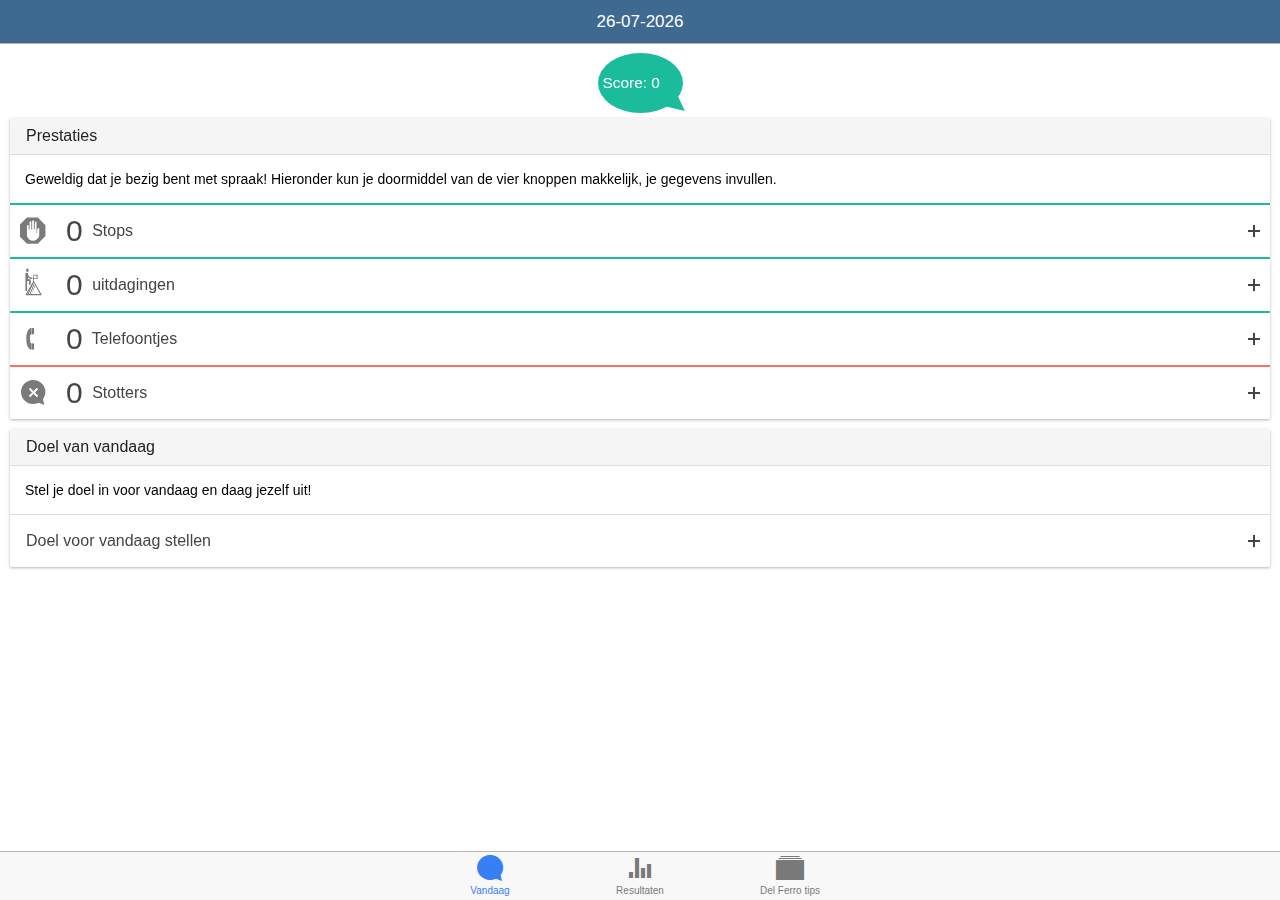
==== www/index.html @ dc1e4f92 "setup styling ionic" ====
<!DOCTYPE html>
<html>
  <head>
    <meta charset="utf-8">
    <meta name="viewport" content="initial-scale=1, maximum-scale=1, user-scalable=no, width=device-width">
    <title></title>

    <link href="lib/ionic/css/ionic.css" rel="stylesheet">
    <link href="css/style.css" rel="stylesheet">
     <link href="lib/animo.js/animate+animo.css" rel="stylesheet">
    <!-- IF using Sass (run gulp sass first), then uncomment below and remove the CSS includes above
    <link href="css/ionic.app.css" rel="stylesheet">
    -->

    <!-- ionic/angularjs js -->
    <script src="lib/ionic/js/ionic.bundle.js"></script>
     <script src="lib/jquery/dist/jquery.min.js"></script>
    <script src="lib/animo.js/animo.js"></script>

    <!-- cordova script (this will be a 404 during development) -->
    <script src="cordova.js"></script>

    <!-- your app's js -->
    <script src="js/app.js"></script>
    <script src="js/route.js"></script>
    <script src="js/states/today/todaycontroller.js"></script>
    <script src="js/services.js"></script>
  </head>
  <body ng-app="starter">
    <!--
      The nav bar that will be updated as we navigate between views.
    -->
    <ion-nav-bar class="bar-stable">
      <ion-nav-back-button>
      </ion-nav-back-button>
    </ion-nav-bar>
    <!--
      The views will be rendered in the <ion-nav-view> directive below
      Templates are in the /templates folder (but you could also
      have templates inline in this html file if you'd like).
    -->
    <ion-nav-view></ion-nav-view>
  </body>
</html>
---- www/css/style.css ----
/* Empty. Add your own CSS if you like */
.inline-block{
	display: inline-block !important;
}

.right{
	float: right !important;
}

.left{
	float: left !important;
}

.bar-stable{
	background-color: #3E6990 !important;
}

.bar-stable .title{
	color: #fff !important;
}

.icon-button{
	position: absolute;
	left: 10px;
	top: 0px;			
  width: 30px;
  height: 30px;
}

.plus-button{
	position: absolute;
	right: 10px;
	bottom: 15px;
}

.result{
	font-size: 30px !important;
	vertical-align: top;
}

.border-top{
	border-top: 2px solid #1abc9c;
}

.border-top-neg{
	border-top: 2px solid #FF6E5E;
}

.score{
	position: relative;
  background-color: #1abc9c;
  color: #fff;
  padding: 10px;
  height: 60px;
 	display: table;
 	margin: 0 auto;
  width: 85px;
  font-size: 1.1em;
  border-radius: 100%;
  z-index: 100;
}

.score .after:after{
  content: "";
  border: 20px solid transparent;
  border-top: 25px solid #1abc9c;
  position: absolute;
  left: 45%;
  -ms-transform: rotate(65deg); /* IE 9 */
  -webkit-transform: rotate(65deg); /* Safari */
  transform: rotate(65deg);
  top: 45%;
  z-index: -3;
}

.points{
	position: absolute;
	top: 20px;
	left: 5px;
}

.chat{
	color: #7A7A7A;
	font-size: 30px;
	margin-top: -5px;
	margin-left: -5px;
	position: absolute;
}

.close{
	color: #fff;
	font-size: 12px;
	position: absolute;
	margin-top: 5px;
	left: 8px;
}

.pt-stutter{
  display : none;
  position: absolute;
  background-color: #FF6E5E;
  color: #fff;
  padding: 10px;
  height: 120px;
  right: 10px;
  width: 300px;
  font-size: 1.5em;
  border-radius: 100%;
  z-index: 100;
}

.checkbox input:before, .checkbox .checkbox-icon:before{
  border-color: #1abc9c;
  background-color: none !important;
  background: transparent !important;
}

.pt-tel{
  display : none;
  position: absolute;
  background-color: #1abc9c;
  color: #fff;
  padding: 10px;
  height: 120px;
  top: 50%;
  right: 40px;
  width: 160px;
  font-size: 1.5em;
  border-radius: 100%;
  z-index: 9999;
}

/*.scroll-content{
 background-color: #F2E8D8;
}*/

.pt-stutter .after-stutter:after{
  content: "";
  border: 30px solid transparent;
  border-top: 40px solid #FF6E5E;
  position: absolute;
  left: 65%;
  -ms-transform: rotate(65deg); /* IE 9 */
  -webkit-transform: rotate(65deg); /* Safari */
  transform: rotate(65deg);
  top: 60%;
} 

.pt-tel .after-stutter:after{
    content: "";
  border: 25px solid transparent;
  border-top: 35px solid #1abc9c;
  position: absolute;
  left: 65%;
  -ms-transform: rotate(65deg); /* IE 9 */
  -webkit-transform: rotate(65deg); /* Safari */
  transform: rotate(65deg);
  top: 60%;
} 

.points-stutter{
  position: absolute;
  left: 50px;
  top: 35px;
}

.pt-stutter-10{
  display : none;
  position: absolute;
  background-color: #1abc9c;
  color: #fff;
  padding: 10px;
  height: 120px;
  right: 10px;
  width: 300px;
  font-size: 1.5em;
  border-radius: 100%;
  z-index: 100;
}

.pt-tel-10{
  display : none;
  position: absolute;
  background-color: #FF6E5E;
  color: #fff;
  padding: 10px;
  height: 120px;
  left: 10px;
  width: 160px;
  font-size: 1.5em;
  border-radius: 100%;
  z-index: 100;
}

.pt-stutter-10 .after-stutter-10:after{
  content: "";
  border: 30px solid transparent;
  border-top: 40px solid #1abc9c;
  position: absolute;
  left: 65%;
  -ms-transform: rotate(65deg); /* IE 9 */
  -webkit-transform: rotate(65deg); /* Safari */
  transform: rotate(65deg);
  top: 60%;
}

.pt-tel-10 .after-stutter-10:after{
  content: "";
  border: 25px solid transparent;
  border-top: 35px solid #FF6E5E;
  position: absolute;
  left: 65%;
  -ms-transform: rotate(65deg); /* IE 9 */
  -webkit-transform: rotate(65deg); /* Safari */
  transform: rotate(65deg);
  top: 60%;
}  

.points-stutter-10{
  position: absolute;
  left: 50px;
  top: 35px;
}

.pt-practise{
  display : none;
  position: absolute;
  background-color: #1abc9c;
  color: #fff;
  padding: 10px;
  height: 120px;
  right: 10px;
  width: 300px;
  font-size: 1.2em;
  border-radius: 100%;
  z-index: 100;
}

.points-practise{
  position: absolute;
  left: 50px;
  top: 35px;
}

.pt-practise .after-practise:after{
  content: "";
  border: 30px solid transparent;
  border-top: 40px solid #1abc9c;
  position: absolute;
  left: 65%;
  -ms-transform: rotate(65deg); /* IE 9 */
  -webkit-transform: rotate(65deg); /* Safari */
  transform: rotate(65deg);
  top: 60%;
}

.pt-consequent{
  display : none;
  position: absolute;
  background-color: #1abc9c;
  color: #fff;
  padding: 10px;
  height: 120px;
  right: 10px;
  width: 300px;
  font-size: 1.2em;
  border-radius: 100%;
  z-index: 100;
}

.points-consequent{
  position: absolute;
  left: 50px;
  top: 35px;
}


.pt-consequent .after-consequent:after{
  content: "";
  border: 30px solid transparent;
  border-top: 40px solid #1abc9c;
  position: absolute;
  left: 65%;
  -ms-transform: rotate(65deg); /* IE 9 */
  -webkit-transform: rotate(65deg); /* Safari */
  transform: rotate(65deg);
  top: 60%;
}

.pt--10{
  display : none;
  position: absolute;
  background-color: #FF6E5E;
  color: #fff;
  padding: 10px;
  height: 120px;
  right: 50px;
  width: 160px;
  font-size: 1.5em;
  border-radius: 100%;
  z-index: 100;
}

.ch--10{
  display : none;
  position: absolute;
  background-color: #FF6E5E;
  color: #fff;
  padding: 10px;
  height: 120px;
  right: 50px;
  width: 160px;
  font-size: 1.5em;
  border-radius: 100%;
  z-index: 100;
}

.points-10{
  position: absolute;
  left: 50px;
  top: 35px;
}

.pt--10 .after-10:after{
  content: "";
  border: 20px solid transparent;
  border-top: 30px solid #FF6E5E;
  position: absolute;
  left: 65%;
  -ms-transform: rotate(65deg); /* IE 9 */
  -webkit-transform: rotate(65deg); /* Safari */
  transform: rotate(65deg);
  top: 70%;
}

.ch--10 .after-10:after{
  content: "";
  border: 20px solid transparent;
  border-top: 30px solid #FF6E5E;
  position: absolute;
  left: 65%;
  -ms-transform: rotate(65deg); /* IE 9 */
  -webkit-transform: rotate(65deg); /* Safari */
  transform: rotate(65deg);
  top: 70%;
}

.pt-10{
  display : none;
  position: absolute;
  background-color: #1abc9c;
  color: #fff;
  padding: 10px;
  height: 120px;
  right: 70px;
  width: 160px;
  font-size: 1.5em;
  border-radius: 100%;
  z-index: 100;
}

.ch-10{
  display : none;
  position: absolute;
  background-color: #1abc9c;
  color: #fff;
  padding: 10px;
  height: 120px;
  right: 70px;
  width: 160px;
  font-size: 1.5em;
  border-radius: 100%;
  z-index: 100;
}

.goal-10{
  display : none;
  position: absolute;
  background-color: #1abc9c;
  color: #fff;
  padding: 10px;
  height: 120px;
  right: 70px;
  width: 160px;
  font-size: 1.5em;
  border-radius: 100%;
  z-index: 100;
}

.resultcloud{
  float: left;
  position: relative;
  background-color: #1abc9c;
  display: inline-block;
  color: #fff;
  padding: 10px;
  height: 50px;
  right: 70px;
  width: 80px;
  font-size: 1.5em;
  border-radius: 100%;
  z-index: 100;
}


.pt-10 .after:after{
  content: "";
  border: 20px solid transparent;
  border-top: 30px solid #1abc9c;
  position: absolute;
  left: 65%;
  -ms-transform: rotate(65deg); /* IE 9 */
  -webkit-transform: rotate(65deg); /* Safari */
  transform: rotate(65deg);
  top: 70%;
}

.ch-10 .after:after{
  content: "";
  border: 20px solid transparent;
  border-top: 30px solid #1abc9c;
  position: absolute;
  left: 65%;
  -ms-transform: rotate(65deg); /* IE 9 */
  -webkit-transform: rotate(65deg); /* Safari */
  transform: rotate(65deg);
  top: 70%;
}

.goal-10 .after:after{
  content: "";
  border: 20px solid transparent;
  border-top: 30px solid #1abc9c;
  position: absolute;
  left: 65%;
  -ms-transform: rotate(65deg); /* IE 9 */
  -webkit-transform: rotate(65deg); /* Safari */
  transform: rotate(65deg);
  top: 70%;
}   




















/* margin [xxl] */
.maxxl{ margin: 40px !important; }   
.mtxxl{ margin-top: 40px !important; }
.mrxxl{ margin-right: 40px !important; }
.mbxxl{ margin-bottom: 40px !important; }
.mlxxl{ margin-left: 40px !important; }

/* margin [xl] */
.maxl{ margin: 20px !important; }   
.mtxl{ margin-top: 20px !important; }
.mrxl{ margin-right: 20px !important; }
.mbxl{ margin-bottom: 20px !important; }
.mlxl{ margin-left: 20px !important; }

/* margin [l] */
.mal{ margin: 15px !important; }
.mtl{ margin-top: 15px !important; }
.mrl{ margin-right: 15px !important; }
.mbl{ margin-bottom: 15px !important; }
.mll{ margin-left: 15px !important; }

/* margin [m] */
.mam{ margin: 10px !important; }
.mtm{ margin-top: 10px !important; }
.mrm{ margin-right: 10px !important; }
.mbm{ margin-bottom: 10px !important; }
.mlm{ margin-left: 10px !important; }

/* margin [s] */
.mas{ margin: 5px !important; }
.mts{ margin-top: 5px !important; }
.mrs{ margin-right: 5px !important; }
.mbs{ margin-bottom: 5px !important; }
.mls{ margin-left: 5px !important; }

/* no margin */
.no-m {margin: 0px !important; }
.no-mt{ margin-top: 0 !important;}
.no-mr{ margin-right: 0 !important;}
.no-mb{ margin-bottom: 0 !important;}
.no-ml{ margin-left: 0 !important;}

/* padding [xxl] */
.paxxl{ padding: 40px !important; }
.ptxxl{ padding-top: 40px !important; }
.prxxl{ padding-right: 40px !important; }
.pbxxl{ padding-bottom: 40px !important; }
.plxxl{ padding-left: 40px !important; }

/* padding [xl] */
.paxl{ padding: 20px !important; }
.ptxl{ padding-top: 20px !important; }
.prxl{ padding-right: 20px !important; }
.pbxl{ padding-bottom: 20px !important; }
.plxl{ padding-left: 20px !important; }

/* padding [l] */
.pal{ padding: 15px !important; }
.ptl{ padding-top: 15px !important; }
.prl{ padding-right: 15px !important; }
.pbl{ padding-bottom: 15px !important; }
.pll{ padding-left: 15px !important; }

/* padding [m] */
.pam{ padding: 10px !important; }
.ptm{ padding-top: 10px !important; }
.prm{ padding-right: 10px !important; }
.pbm{ padding-bottom: 10px !important; }
.plm{ padding-left: 10px !important; }

/* padding [s] */
.pas{ padding: 5px !important; }
.pts{ padding-top: 5px !important; }
.prs{ padding-right: 5px !important; }
.pbs{ padding-bottom: 5px !important; }
.pls{ padding-left: 5px !important; }

/* no padding */
.no-p{ padding: 0 !important;}
.no-pt{ padding-top: 0 !important;}
.no-pr{ padding-right: 0 !important;}
.no-pb{ padding-bottom: 0 !important;}
.no-pl{ padding-left: 0 !important;}
---- www/lib/animo.js/animate+animo.css ----
@charset "UTF-8";
/*
Animate.css - http://daneden.me/animate
Licensed under the MIT license
Copyright (c) 2013 Daniel Eden
Permission is hereby granted, free of charge, to any person obtaining a copy of this software and associated documentation files (the "Software"), to deal in the Software without restriction, including without limitation the rights to use, copy, modify, merge, publish, distribute, sublicense, and/or sell copies of the Software, and to permit persons to whom the Software is furnished to do so, subject to the following conditions:
The above copyright notice and this permission notice shall be included in all copies or substantial portions of the Software.
THE SOFTWARE IS PROVIDED "AS IS", WITHOUT WARRANTY OF ANY KIND, EXPRESS OR IMPLIED, INCLUDING BUT NOT LIMITED TO THE WARRANTIES OF MERCHANTABILITY, FITNESS FOR A PARTICULAR PURPOSE AND NONINFRINGEMENT. IN NO EVENT SHALL THE AUTHORS OR COPYRIGHT HOLDERS BE LIABLE FOR ANY CLAIM, DAMAGES OR OTHER LIABILITY, WHETHER IN AN ACTION OF CONTRACT, TORT OR OTHERWISE, ARISING FROM, OUT OF OR IN CONNECTION WITH THE SOFTWARE OR THE USE OR OTHER DEALINGS IN THE SOFTWARE.
*/

.animated {
	/* Addresses a small issue in webkit: http://bit.ly/NEdoDq */
	backface-visibility: hidden;
	-o-backface-visibility: hidden;
	-moz-backface-visibility: hidden;
	-webkit-backface-visibility: hidden;

	animation-fill-mode: both;
	transform: translate3d(0, 0, 0);
	perspective: 1000;

	-o-animation-fill-mode: both;
	-o-transform: translate3d(0, 0, 0);
	-o-perspective: 1000;

	-moz-animation-fill-mode: both;
	-moz-transform: translate3d(0, 0, 0);
	-moz-perspective: 1000;

	-webkit-animation-fill-mode: both;
	-webkit-transform: translate3d(0, 0, 0);
	-webkit-perspective: 1000;
}

@-webkit-keyframes flash {
	0%, 50%, 100% {opacity: 1;}	
	25%, 75% {opacity: 0;}
}

@-moz-keyframes flash {
	0%, 50%, 100% {opacity: 1;}	
	25%, 75% {opacity: 0;}
}

@-o-keyframes flash {
	0%, 50%, 100% {opacity: 1;}	
	25%, 75% {opacity: 0;}
}

@keyframes flash {
	0%, 50%, 100% {opacity: 1;}	
	25%, 75% {opacity: 0;}
}

.animated.flash {
	-webkit-animation-name: flash;
	-moz-animation-name: flash;
	-o-animation-name: flash;
	animation-name: flash;
}
@-webkit-keyframes shake {
	0%, 100% {-webkit-transform: translateX(0);}
	10%, 30%, 50%, 70%, 90% {-webkit-transform: translateX(-10px);}
	20%, 40%, 60%, 80% {-webkit-transform: translateX(10px);}
}

@-moz-keyframes shake {
	0%, 100% {-moz-transform: translateX(0);}
	10%, 30%, 50%, 70%, 90% {-moz-transform: translateX(-10px);}
	20%, 40%, 60%, 80% {-moz-transform: translateX(10px);}
}

@-o-keyframes shake {
	0%, 100% {-o-transform: translateX(0);}
	10%, 30%, 50%, 70%, 90% {-o-transform: translateX(-10px);}
	20%, 40%, 60%, 80% {-o-transform: translateX(10px);}
}

@keyframes shake {
	0%, 100% {transform: translateX(0);}
	10%, 30%, 50%, 70%, 90% {transform: translateX(-10px);}
	20%, 40%, 60%, 80% {transform: translateX(10px);}
}

.animated.shake {
	-webkit-animation-name: shake;
	-moz-animation-name: shake;
	-o-animation-name: shake;
	animation-name: shake;
}
@-webkit-keyframes bounce {
	0%, 20%, 50%, 80%, 100% {-webkit-transform: translateY(0);}
	40% {-webkit-transform: translateY(-30px);}
	60% {-webkit-transform: translateY(-15px);}
}

@-moz-keyframes bounce {
	0%, 20%, 50%, 80%, 100% {-moz-transform: translateY(0);}
	40% {-moz-transform: translateY(-30px);}
	60% {-moz-transform: translateY(-15px);}
}

@-o-keyframes bounce {
	0%, 20%, 50%, 80%, 100% {-o-transform: translateY(0);}
	40% {-o-transform: translateY(-30px);}
	60% {-o-transform: translateY(-15px);}
}
@keyframes bounce {
	0%, 20%, 50%, 80%, 100% {transform: translateY(0);}
	40% {transform: translateY(-30px);}
	60% {transform: translateY(-15px);}
}

.animated.bounce {
	-webkit-animation-name: bounce;
	-moz-animation-name: bounce;
	-o-animation-name: bounce;
	animation-name: bounce;
}
@-webkit-keyframes tada {
	0% {-webkit-transform: scale(1);}	
	10%, 20% {-webkit-transform: scale(0.9) rotate(-3deg);}
	30%, 50%, 70%, 90% {-webkit-transform: scale(1.1) rotate(3deg);}
	40%, 60%, 80% {-webkit-transform: scale(1.1) rotate(-3deg);}
	100% {-webkit-transform: scale(1) rotate(0);}
}

@-moz-keyframes tada {
	0% {-moz-transform: scale(1);}	
	10%, 20% {-moz-transform: scale(0.9) rotate(-3deg);}
	30%, 50%, 70%, 90% {-moz-transform: scale(1.1) rotate(3deg);}
	40%, 60%, 80% {-moz-transform: scale(1.1) rotate(-3deg);}
	100% {-moz-transform: scale(1) rotate(0);}
}

@-o-keyframes tada {
	0% {-o-transform: scale(1);}	
	10%, 20% {-o-transform: scale(0.9) rotate(-3deg);}
	30%, 50%, 70%, 90% {-o-transform: scale(1.1) rotate(3deg);}
	40%, 60%, 80% {-o-transform: scale(1.1) rotate(-3deg);}
	100% {-o-transform: scale(1) rotate(0);}
}

@keyframes tada {
	0% {transform: scale(1);}	
	10%, 20% {transform: scale(0.9) rotate(-3deg);}
	30%, 50%, 70%, 90% {transform: scale(1.1) rotate(3deg);}
	40%, 60%, 80% {transform: scale(1.1) rotate(-3deg);}
	100% {transform: scale(1) rotate(0);}
}

.animated.tada {
	-webkit-animation-name: tada;
	-moz-animation-name: tada;
	-o-animation-name: tada;
	animation-name: tada;
}
@-webkit-keyframes swing {
	20%, 40%, 60%, 80%, 100% { -webkit-transform-origin: top center; }
	20% { -webkit-transform: rotate(15deg); }	
	40% { -webkit-transform: rotate(-10deg); }
	60% { -webkit-transform: rotate(5deg); }	
	80% { -webkit-transform: rotate(-5deg); }	
	100% { -webkit-transform: rotate(0deg); }
}

@-moz-keyframes swing {
	20% { -moz-transform: rotate(15deg); }	
	40% { -moz-transform: rotate(-10deg); }
	60% { -moz-transform: rotate(5deg); }	
	80% { -moz-transform: rotate(-5deg); }	
	100% { -moz-transform: rotate(0deg); }
}

@-o-keyframes swing {
	20% { -o-transform: rotate(15deg); }	
	40% { -o-transform: rotate(-10deg); }
	60% { -o-transform: rotate(5deg); }	
	80% { -o-transform: rotate(-5deg); }	
	100% { -o-transform: rotate(0deg); }
}

@keyframes swing {
	20% { transform: rotate(15deg); }	
	40% { transform: rotate(-10deg); }
	60% { transform: rotate(5deg); }	
	80% { transform: rotate(-5deg); }	
	100% { transform: rotate(0deg); }
}

.animated.swing {
	-webkit-transform-origin: top center;
	-moz-transform-origin: top center;
	-o-transform-origin: top center;
	transform-origin: top center;
	-webkit-animation-name: swing;
	-moz-animation-name: swing;
	-o-animation-name: swing;
	animation-name: swing;
}
/* originally authored by Nick Pettit - https://github.com/nickpettit/glide */

@-webkit-keyframes wobble {
  0% { -webkit-transform: translateX(0%); }
  15% { -webkit-transform: translateX(-25%) rotate(-5deg); }
  30% { -webkit-transform: translateX(20%) rotate(3deg); }
  45% { -webkit-transform: translateX(-15%) rotate(-3deg); }
  60% { -webkit-transform: translateX(10%) rotate(2deg); }
  75% { -webkit-transform: translateX(-5%) rotate(-1deg); }
  100% { -webkit-transform: translateX(0%); }
}

@-moz-keyframes wobble {
  0% { -moz-transform: translateX(0%); }
  15% { -moz-transform: translateX(-25%) rotate(-5deg); }
  30% { -moz-transform: translateX(20%) rotate(3deg); }
  45% { -moz-transform: translateX(-15%) rotate(-3deg); }
  60% { -moz-transform: translateX(10%) rotate(2deg); }
  75% { -moz-transform: translateX(-5%) rotate(-1deg); }
  100% { -moz-transform: translateX(0%); }
}

@-o-keyframes wobble {
  0% { -o-transform: translateX(0%); }
  15% { -o-transform: translateX(-25%) rotate(-5deg); }
  30% { -o-transform: translateX(20%) rotate(3deg); }
  45% { -o-transform: translateX(-15%) rotate(-3deg); }
  60% { -o-transform: translateX(10%) rotate(2deg); }
  75% { -o-transform: translateX(-5%) rotate(-1deg); }
  100% { -o-transform: translateX(0%); }
}

@keyframes wobble {
  0% { transform: translateX(0%); }
  15% { transform: translateX(-25%) rotate(-5deg); }
  30% { transform: translateX(20%) rotate(3deg); }
  45% { transform: translateX(-15%) rotate(-3deg); }
  60% { transform: translateX(10%) rotate(2deg); }
  75% { transform: translateX(-5%) rotate(-1deg); }
  100% { transform: translateX(0%); }
}

.animated.wobble {
	-webkit-animation-name: wobble;
	-moz-animation-name: wobble;
	-o-animation-name: wobble;
	animation-name: wobble;
}
/* originally authored by Nick Pettit - https://github.com/nickpettit/glide */

@-webkit-keyframes pulse {
    0% { -webkit-transform: scale(1); }	
	50% { -webkit-transform: scale(1.1); }
    100% { -webkit-transform: scale(1); }
}
@-moz-keyframes pulse {
    0% { -moz-transform: scale(1); }	
	50% { -moz-transform: scale(1.1); }
    100% { -moz-transform: scale(1); }
}
@-o-keyframes pulse {
    0% { -o-transform: scale(1); }	
	50% { -o-transform: scale(1.1); }
    100% { -o-transform: scale(1); }
}
@keyframes pulse {
    0% { transform: scale(1); }	
	50% { transform: scale(1.1); }
    100% { transform: scale(1); }
}

.animated.pulse {
	-webkit-animation-name: pulse;
	-moz-animation-name: pulse;
	-o-animation-name: pulse;
	animation-name: pulse;
}
@-webkit-keyframes flip {
	0% {
		-webkit-transform: perspective(400px) rotateY(0);
		-webkit-animation-timing-function: ease-out;
	}
	40% {
		-webkit-transform: perspective(400px) translateZ(150px) rotateY(170deg);
		-webkit-animation-timing-function: ease-out;
	}
	50% {
		-webkit-transform: perspective(400px) translateZ(150px) rotateY(190deg) scale(1);
		-webkit-animation-timing-function: ease-in;
	}
	80% {
		-webkit-transform: perspective(400px) rotateY(360deg) scale(.95);
		-webkit-animation-timing-function: ease-in;
	}
	100% {
		-webkit-transform: perspective(400px) scale(1);
		-webkit-animation-timing-function: ease-in;
	}
}
@-moz-keyframes flip {
	0% {
		-moz-transform: perspective(400px) rotateY(0);
		-moz-animation-timing-function: ease-out;
	}
	40% {
		-moz-transform: perspective(400px) translateZ(150px) rotateY(170deg);
		-moz-animation-timing-function: ease-out;
	}
	50% {
		-moz-transform: perspective(400px) translateZ(150px) rotateY(190deg) scale(1);
		-moz-animation-timing-function: ease-in;
	}
	80% {
		-moz-transform: perspective(400px) rotateY(360deg) scale(.95);
		-moz-animation-timing-function: ease-in;
	}
	100% {
		-moz-transform: perspective(400px) scale(1);
		-moz-animation-timing-function: ease-in;
	}
}
@-o-keyframes flip {
	0% {
		-o-transform: perspective(400px) rotateY(0);
		-o-animation-timing-function: ease-out;
	}
	40% {
		-o-transform: perspective(400px) translateZ(150px) rotateY(170deg);
		-o-animation-timing-function: ease-out;
	}
	50% {
		-o-transform: perspective(400px) translateZ(150px) rotateY(190deg) scale(1);
		-o-animation-timing-function: ease-in;
	}
	80% {
		-o-transform: perspective(400px) rotateY(360deg) scale(.95);
		-o-animation-timing-function: ease-in;
	}
	100% {
		-o-transform: perspective(400px) scale(1);
		-o-animation-timing-function: ease-in;
	}
}
@keyframes flip {
	0% {
		transform: perspective(400px) rotateY(0);
		animation-timing-function: ease-out;
	}
	40% {
		transform: perspective(400px) translateZ(150px) rotateY(170deg);
		animation-timing-function: ease-out;
	}
	50% {
		transform: perspective(400px) translateZ(150px) rotateY(190deg) scale(1);
		animation-timing-function: ease-in;
	}
	80% {
		transform: perspective(400px) rotateY(360deg) scale(.95);
		animation-timing-function: ease-in;
	}
	100% {
		transform: perspective(400px) scale(1);
		animation-timing-function: ease-in;
	}
}

.animated.flip {
	-webkit-backface-visibility: visible !important;
	-webkit-animation-name: flip;
	-moz-backface-visibility: visible !important;
	-moz-animation-name: flip;
	-o-backface-visibility: visible !important;
	-o-animation-name: flip;
	backface-visibility: visible !important;
	animation-name: flip;
}
@-webkit-keyframes flipInX {
    0% {
        -webkit-transform: perspective(400px) rotateX(90deg);
        opacity: 0;
    }
    
    40% {
        -webkit-transform: perspective(400px) rotateX(-10deg);
    }
    
    70% {
        -webkit-transform: perspective(400px) rotateX(10deg);
    }
    
    100% {
        -webkit-transform: perspective(400px) rotateX(0deg);
        opacity: 1;
    }
}
@-moz-keyframes flipInX {
    0% {
        -moz-transform: perspective(400px) rotateX(90deg);
        opacity: 0;
    }
    
    40% {
        -moz-transform: perspective(400px) rotateX(-10deg);
    }
    
    70% {
        -moz-transform: perspective(400px) rotateX(10deg);
    }
    
    100% {
        -moz-transform: perspective(400px) rotateX(0deg);
        opacity: 1;
    }
}
@-o-keyframes flipInX {
    0% {
        -o-transform: perspective(400px) rotateX(90deg);
        opacity: 0;
    }
    
    40% {
        -o-transform: perspective(400px) rotateX(-10deg);
    }
    
    70% {
        -o-transform: perspective(400px) rotateX(10deg);
    }
    
    100% {
        -o-transform: perspective(400px) rotateX(0deg);
        opacity: 1;
    }
}
@keyframes flipInX {
    0% {
        transform: perspective(400px) rotateX(90deg);
        opacity: 0;
    }
    
    40% {
        transform: perspective(400px) rotateX(-10deg);
    }
    
    70% {
        transform: perspective(400px) rotateX(10deg);
    }
    
    100% {
        transform: perspective(400px) rotateX(0deg);
        opacity: 1;
    }
}

.animated.flipInX {
	-webkit-backface-visibility: visible !important;
	-webkit-animation-name: flipInX;
	-moz-backface-visibility: visible !important;
	-moz-animation-name: flipInX;
	-o-backface-visibility: visible !important;
	-o-animation-name: flipInX;
	backface-visibility: visible !important;
	animation-name: flipInX;
}
@-webkit-keyframes flipOutX {
    0% {
        -webkit-transform: perspective(400px) rotateX(0deg);
        opacity: 1;
    }
	100% {
        -webkit-transform: perspective(400px) rotateX(90deg);
        opacity: 0;
    }
}

@-moz-keyframes flipOutX {
    0% {
        -moz-transform: perspective(400px) rotateX(0deg);
        opacity: 1;
    }
	100% {
        -moz-transform: perspective(400px) rotateX(90deg);
        opacity: 0;
    }
}

@-o-keyframes flipOutX {
    0% {
        -o-transform: perspective(400px) rotateX(0deg);
        opacity: 1;
    }
	100% {
        -o-transform: perspective(400px) rotateX(90deg);
        opacity: 0;
    }
}

@keyframes flipOutX {
    0% {
        transform: perspective(400px) rotateX(0deg);
        opacity: 1;
    }
	100% {
        transform: perspective(400px) rotateX(90deg);
        opacity: 0;
    }
}

.animated.flipOutX {
	-webkit-animation-name: flipOutX;
	-webkit-backface-visibility: visible !important;
	-moz-animation-name: flipOutX;
	-moz-backface-visibility: visible !important;
	-o-animation-name: flipOutX;
	-o-backface-visibility: visible !important;
	animation-name: flipOutX;
	backface-visibility: visible !important;
}
@-webkit-keyframes flipInY {
    0% {
        -webkit-transform: perspective(400px) rotateY(90deg);
        opacity: 0;
    }
    
    40% {
        -webkit-transform: perspective(400px) rotateY(-10deg);
    }
    
    70% {
        -webkit-transform: perspective(400px) rotateY(10deg);
    }
    
    100% {
        -webkit-transform: perspective(400px) rotateY(0deg);
        opacity: 1;
    }
}
@-moz-keyframes flipInY {
    0% {
        -moz-transform: perspective(400px) rotateY(90deg);
        opacity: 0;
    }
    
    40% {
        -moz-transform: perspective(400px) rotateY(-10deg);
    }
    
    70% {
        -moz-transform: perspective(400px) rotateY(10deg);
    }
    
    100% {
        -moz-transform: perspective(400px) rotateY(0deg);
        opacity: 1;
    }
}
@-o-keyframes flipInY {
    0% {
        -o-transform: perspective(400px) rotateY(90deg);
        opacity: 0;
    }
    
    40% {
        -o-transform: perspective(400px) rotateY(-10deg);
    }
    
    70% {
        -o-transform: perspective(400px) rotateY(10deg);
    }
    
    100% {
        -o-transform: perspective(400px) rotateY(0deg);
        opacity: 1;
    }
}
@keyframes flipInY {
    0% {
        transform: perspective(400px) rotateY(90deg);
        opacity: 0;
    }
    
    40% {
        transform: perspective(400px) rotateY(-10deg);
    }
    
    70% {
        transform: perspective(400px) rotateY(10deg);
    }
    
    100% {
        transform: perspective(400px) rotateY(0deg);
        opacity: 1;
    }
}

.animated.flipInY {
	-webkit-backface-visibility: visible !important;
	-webkit-animation-name: flipInY;
	-moz-backface-visibility: visible !important;
	-moz-animation-name: flipInY;
	-o-backface-visibility: visible !important;
	-o-animation-name: flipInY;
	backface-visibility: visible !important;
	animation-name: flipInY;
}
@-webkit-keyframes flipOutY {
    0% {
        -webkit-transform: perspective(400px) rotateY(0deg);
        opacity: 1;
    }
	100% {
        -webkit-transform: perspective(400px) rotateY(90deg);
        opacity: 0;
    }
}
@-moz-keyframes flipOutY {
    0% {
        -moz-transform: perspective(400px) rotateY(0deg);
        opacity: 1;
    }
	100% {
        -moz-transform: perspective(400px) rotateY(90deg);
        opacity: 0;
    }
}
@-o-keyframes flipOutY {
    0% {
        -o-transform: perspective(400px) rotateY(0deg);
        opacity: 1;
    }
	100% {
        -o-transform: perspective(400px) rotateY(90deg);
        opacity: 0;
    }
}
@keyframes flipOutY {
    0% {
        transform: perspective(400px) rotateY(0deg);
        opacity: 1;
    }
	100% {
        transform: perspective(400px) rotateY(90deg);
        opacity: 0;
    }
}

.animated.flipOutY {
	-webkit-backface-visibility: visible !important;
	-webkit-animation-name: flipOutY;
	-moz-backface-visibility: visible !important;
	-moz-animation-name: flipOutY;
	-o-backface-visibility: visible !important;
	-o-animation-name: flipOutY;
	backface-visibility: visible !important;
	animation-name: flipOutY;
}
@-webkit-keyframes fadeIn {
	0% {opacity: 0;}	
	100% {opacity: 1;}
}

@-moz-keyframes fadeIn {
	0% {opacity: 0;}	
	100% {opacity: 1;}
}

@-o-keyframes fadeIn {
	0% {opacity: 0;}	
	100% {opacity: 1;}
}

@keyframes fadeIn {
	0% {opacity: 0;}	
	100% {opacity: 1;}
}

.animated.fadeIn {
	-webkit-animation-name: fadeIn;
	-moz-animation-name: fadeIn;
	-o-animation-name: fadeIn;
	animation-name: fadeIn;
}
@-webkit-keyframes fadeInUp {
	0% {
		opacity: 0;
		-webkit-transform: translateY(20px);
	}
	
	100% {
		opacity: 1;
		-webkit-transform: translateY(0);
	}
}

@-moz-keyframes fadeInUp {
	0% {
		opacity: 0;
		-moz-transform: translateY(20px);
	}
	
	100% {
		opacity: 1;
		-moz-transform: translateY(0);
	}
}

@-o-keyframes fadeInUp {
	0% {
		opacity: 0;
		-o-transform: translateY(20px);
	}
	
	100% {
		opacity: 1;
		-o-transform: translateY(0);
	}
}

@keyframes fadeInUp {
	0% {
		opacity: 0;
		transform: translateY(20px);
	}
	
	100% {
		opacity: 1;
		transform: translateY(0);
	}
}

.animated.fadeInUp {
	-webkit-animation-name: fadeInUp;
	-moz-animation-name: fadeInUp;
	-o-animation-name: fadeInUp;
	animation-name: fadeInUp;
}
@-webkit-keyframes fadeInDown {
	0% {
		opacity: 0;
		-webkit-transform: translateY(-20px);
	}
	
	100% {
		opacity: 1;
		-webkit-transform: translateY(0);
	}
}

@-moz-keyframes fadeInDown {
	0% {
		opacity: 0;
		-moz-transform: translateY(-20px);
	}
	
	100% {
		opacity: 1;
		-moz-transform: translateY(0);
	}
}

@-o-keyframes fadeInDown {
	0% {
		opacity: 0;
		-o-transform: translateY(-20px);
	}
	
	100% {
		opacity: 1;
		-o-transform: translateY(0);
	}
}

@keyframes fadeInDown {
	0% {
		opacity: 0;
		transform: translateY(-20px);
	}
	
	100% {
		opacity: 1;
		transform: translateY(0);
	}
}

.animated.fadeInDown {
	-webkit-animation-name: fadeInDown;
	-moz-animation-name: fadeInDown;
	-o-animation-name: fadeInDown;
	animation-name: fadeInDown;
}
@-webkit-keyframes fadeInLeft {
	0% {
		opacity: 0;
		-webkit-transform: translateX(-20px);
	}
	
	100% {
		opacity: 1;
		-webkit-transform: translateX(0);
	}
}

@-moz-keyframes fadeInLeft {
	0% {
		opacity: 0;
		-moz-transform: translateX(-20px);
	}
	
	100% {
		opacity: 1;
		-moz-transform: translateX(0);
	}
}

@-o-keyframes fadeInLeft {
	0% {
		opacity: 0;
		-o-transform: translateX(-20px);
	}
	
	100% {
		opacity: 1;
		-o-transform: translateX(0);
	}
}

@keyframes fadeInLeft {
	0% {
		opacity: 0;
		transform: translateX(-20px);
	}
	
	100% {
		opacity: 1;
		transform: translateX(0);
	}
}

.animated.fadeInLeft {
	-webkit-animation-name: fadeInLeft;
	-moz-animation-name: fadeInLeft;
	-o-animation-name: fadeInLeft;
	animation-name: fadeInLeft;
}
@-webkit-keyframes fadeInRight {
	0% {
		opacity: 0;
		-webkit-transform: translateX(20px);
	}
	
	100% {
		opacity: 1;
		-webkit-transform: translateX(0);
	}
}

@-moz-keyframes fadeInRight {
	0% {
		opacity: 0;
		-moz-transform: translateX(20px);
	}
	
	100% {
		opacity: 1;
		-moz-transform: translateX(0);
	}
}

@-o-keyframes fadeInRight {
	0% {
		opacity: 0;
		-o-transform: translateX(20px);
	}
	
	100% {
		opacity: 1;
		-o-transform: translateX(0);
	}
}

@keyframes fadeInRight {
	0% {
		opacity: 0;
		transform: translateX(20px);
	}
	
	100% {
		opacity: 1;
		transform: translateX(0);
	}
}

.animated.fadeInRight {
	-webkit-animation-name: fadeInRight;
	-moz-animation-name: fadeInRight;
	-o-animation-name: fadeInRight;
	animation-name: fadeInRight;
}
@-webkit-keyframes fadeInUpBig {
	0% {
		opacity: 0;
		-webkit-transform: translateY(2000px);
	}
	
	100% {
		opacity: 1;
		-webkit-transform: translateY(0);
	}
}

@-moz-keyframes fadeInUpBig {
	0% {
		opacity: 0;
		-moz-transform: translateY(2000px);
	}
	
	100% {
		opacity: 1;
		-moz-transform: translateY(0);
	}
}

@-o-keyframes fadeInUpBig {
	0% {
		opacity: 0;
		-o-transform: translateY(2000px);
	}
	
	100% {
		opacity: 1;
		-o-transform: translateY(0);
	}
}

@keyframes fadeInUpBig {
	0% {
		opacity: 0;
		transform: translateY(2000px);
	}
	
	100% {
		opacity: 1;
		transform: translateY(0);
	}
}

.animated.fadeInUpBig {
	-webkit-animation-name: fadeInUpBig;
	-moz-animation-name: fadeInUpBig;
	-o-animation-name: fadeInUpBig;
	animation-name: fadeInUpBig;
}
@-webkit-keyframes fadeInDownBig {
	0% {
		opacity: 0;
		-webkit-transform: translateY(-2000px);
	}
	
	100% {
		opacity: 1;
		-webkit-transform: translateY(0);
	}
}

@-moz-keyframes fadeInDownBig {
	0% {
		opacity: 0;
		-moz-transform: translateY(-2000px);
	}
	
	100% {
		opacity: 1;
		-moz-transform: translateY(0);
	}
}

@-o-keyframes fadeInDownBig {
	0% {
		opacity: 0;
		-o-transform: translateY(-2000px);
	}
	
	100% {
		opacity: 1;
		-o-transform: translateY(0);
	}
}

@keyframes fadeInDownBig {
	0% {
		opacity: 0;
		transform: translateY(-2000px);
	}
	
	100% {
		opacity: 1;
		transform: translateY(0);
	}
}

.animated.fadeInDownBig {
	-webkit-animation-name: fadeInDownBig;
	-moz-animation-name: fadeInDownBig;
	-o-animation-name: fadeInDownBig;
	animation-name: fadeInDownBig;
}
@-webkit-keyframes fadeInLeftBig {
	0% {
		opacity: 0;
		-webkit-transform: translateX(-2000px);
	}
	
	100% {
		opacity: 1;
		-webkit-transform: translateX(0);
	}
}
@-moz-keyframes fadeInLeftBig {
	0% {
		opacity: 0;
		-moz-transform: translateX(-2000px);
	}
	
	100% {
		opacity: 1;
		-moz-transform: translateX(0);
	}
}
@-o-keyframes fadeInLeftBig {
	0% {
		opacity: 0;
		-o-transform: translateX(-2000px);
	}
	
	100% {
		opacity: 1;
		-o-transform: translateX(0);
	}
}
@keyframes fadeInLeftBig {
	0% {
		opacity: 0;
		transform: translateX(-2000px);
	}
	
	100% {
		opacity: 1;
		transform: translateX(0);
	}
}

.animated.fadeInLeftBig {
	-webkit-animation-name: fadeInLeftBig;
	-moz-animation-name: fadeInLeftBig;
	-o-animation-name: fadeInLeftBig;
	animation-name: fadeInLeftBig;
}
@-webkit-keyframes fadeInRightBig {
	0% {
		opacity: 0;
		-webkit-transform: translateX(2000px);
	}
	
	100% {
		opacity: 1;
		-webkit-transform: translateX(0);
	}
}

@-moz-keyframes fadeInRightBig {
	0% {
		opacity: 0;
		-moz-transform: translateX(2000px);
	}
	
	100% {
		opacity: 1;
		-moz-transform: translateX(0);
	}
}

@-o-keyframes fadeInRightBig {
	0% {
		opacity: 0;
		-o-transform: translateX(2000px);
	}
	
	100% {
		opacity: 1;
		-o-transform: translateX(0);
	}
}

@keyframes fadeInRightBig {
	0% {
		opacity: 0;
		transform: translateX(2000px);
	}
	
	100% {
		opacity: 1;
		transform: translateX(0);
	}
}

.animated.fadeInRightBig {
	-webkit-animation-name: fadeInRightBig;
	-moz-animation-name: fadeInRightBig;
	-o-animation-name: fadeInRightBig;
	animation-name: fadeInRightBig;
}
@-webkit-keyframes fadeOut {
	0% {opacity: 1;}
	100% {opacity: 0;}
}

@-moz-keyframes fadeOut {
	0% {opacity: 1;}
	100% {opacity: 0;}
}

@-o-keyframes fadeOut {
	0% {opacity: 1;}
	100% {opacity: 0;}
}

@keyframes fadeOut {
	0% {opacity: 1;}
	100% {opacity: 0;}
}

.animated.fadeOut {
	-webkit-animation-name: fadeOut;
	-moz-animation-name: fadeOut;
	-o-animation-name: fadeOut;
	animation-name: fadeOut;
}
@-webkit-keyframes fadeOutUp {
	0% {
		opacity: 1;
		-webkit-transform: translateY(0);
	}
	
	100% {
		opacity: 0;
		-webkit-transform: translateY(-20px);
	}
}
@-moz-keyframes fadeOutUp {
	0% {
		opacity: 1;
		-moz-transform: translateY(0);
	}
	
	100% {
		opacity: 0;
		-moz-transform: translateY(-20px);
	}
}
@-o-keyframes fadeOutUp {
	0% {
		opacity: 1;
		-o-transform: translateY(0);
	}
	
	100% {
		opacity: 0;
		-o-transform: translateY(-20px);
	}
}
@keyframes fadeOutUp {
	0% {
		opacity: 1;
		transform: translateY(0);
	}
	
	100% {
		opacity: 0;
		transform: translateY(-20px);
	}
}

.animated.fadeOutUp {
	-webkit-animation-name: fadeOutUp;
	-moz-animation-name: fadeOutUp;
	-o-animation-name: fadeOutUp;
	animation-name: fadeOutUp;
}
@-webkit-keyframes fadeOutDown {
	0% {
		opacity: 1;
		-webkit-transform: translateY(0);
	}
	
	100% {
		opacity: 0;
		-webkit-transform: translateY(20px);
	}
}

@-moz-keyframes fadeOutDown {
	0% {
		opacity: 1;
		-moz-transform: translateY(0);
	}
	
	100% {
		opacity: 0;
		-moz-transform: translateY(20px);
	}
}

@-o-keyframes fadeOutDown {
	0% {
		opacity: 1;
		-o-transform: translateY(0);
	}
	
	100% {
		opacity: 0;
		-o-transform: translateY(20px);
	}
}

@keyframes fadeOutDown {
	0% {
		opacity: 1;
		transform: translateY(0);
	}
	
	100% {
		opacity: 0;
		transform: translateY(20px);
	}
}

.animated.fadeOutDown {
	-webkit-animation-name: fadeOutDown;
	-moz-animation-name: fadeOutDown;
	-o-animation-name: fadeOutDown;
	animation-name: fadeOutDown;
}
@-webkit-keyframes fadeOutLeft {
	0% {
		opacity: 1;
		-webkit-transform: translateX(0);
	}
	
	100% {
		opacity: 0;
		-webkit-transform: translateX(-20px);
	}
}

@-moz-keyframes fadeOutLeft {
	0% {
		opacity: 1;
		-moz-transform: translateX(0);
	}
	
	100% {
		opacity: 0;
		-moz-transform: translateX(-20px);
	}
}

@-o-keyframes fadeOutLeft {
	0% {
		opacity: 1;
		-o-transform: translateX(0);
	}
	
	100% {
		opacity: 0;
		-o-transform: translateX(-20px);
	}
}

@keyframes fadeOutLeft {
	0% {
		opacity: 1;
		transform: translateX(0);
	}
	
	100% {
		opacity: 0;
		transform: translateX(-20px);
	}
}

.animated.fadeOutLeft {
	-webkit-animation-name: fadeOutLeft;
	-moz-animation-name: fadeOutLeft;
	-o-animation-name: fadeOutLeft;
	animation-name: fadeOutLeft;
}
@-webkit-keyframes fadeOutRight {
	0% {
		opacity: 1;
		-webkit-transform: translateX(0);
	}
	
	100% {
		opacity: 0;
		-webkit-transform: translateX(20px);
	}
}

@-moz-keyframes fadeOutRight {
	0% {
		opacity: 1;
		-moz-transform: translateX(0);
	}
	
	100% {
		opacity: 0;
		-moz-transform: translateX(20px);
	}
}

@-o-keyframes fadeOutRight {
	0% {
		opacity: 1;
		-o-transform: translateX(0);
	}
	
	100% {
		opacity: 0;
		-o-transform: translateX(20px);
	}
}

@keyframes fadeOutRight {
	0% {
		opacity: 1;
		transform: translateX(0);
	}
	
	100% {
		opacity: 0;
		transform: translateX(20px);
	}
}

.animated.fadeOutRight {
	-webkit-animation-name: fadeOutRight;
	-moz-animation-name: fadeOutRight;
	-o-animation-name: fadeOutRight;
	animation-name: fadeOutRight;
}
@-webkit-keyframes fadeOutUpBig {
	0% {
		opacity: 1;
		-webkit-transform: translateY(0);
	}
	
	100% {
		opacity: 0;
		-webkit-transform: translateY(-2000px);
	}
}

@-moz-keyframes fadeOutUpBig {
	0% {
		opacity: 1;
		-moz-transform: translateY(0);
	}
	
	100% {
		opacity: 0;
		-moz-transform: translateY(-2000px);
	}
}

@-o-keyframes fadeOutUpBig {
	0% {
		opacity: 1;
		-o-transform: translateY(0);
	}
	
	100% {
		opacity: 0;
		-o-transform: translateY(-2000px);
	}
}

@keyframes fadeOutUpBig {
	0% {
		opacity: 1;
		transform: translateY(0);
	}
	
	100% {
		opacity: 0;
		transform: translateY(-2000px);
	}
}

.animated.fadeOutUpBig {
	-webkit-animation-name: fadeOutUpBig;
	-moz-animation-name: fadeOutUpBig;
	-o-animation-name: fadeOutUpBig;
	animation-name: fadeOutUpBig;
}
@-webkit-keyframes fadeOutDownBig {
	0% {
		opacity: 1;
		-webkit-transform: translateY(0);
	}
	
	100% {
		opacity: 0;
		-webkit-transform: translateY(2000px);
	}
}

@-moz-keyframes fadeOutDownBig {
	0% {
		opacity: 1;
		-moz-transform: translateY(0);
	}
	
	100% {
		opacity: 0;
		-moz-transform: translateY(2000px);
	}
}

@-o-keyframes fadeOutDownBig {
	0% {
		opacity: 1;
		-o-transform: translateY(0);
	}
	
	100% {
		opacity: 0;
		-o-transform: translateY(2000px);
	}
}

@keyframes fadeOutDownBig {
	0% {
		opacity: 1;
		transform: translateY(0);
	}
	
	100% {
		opacity: 0;
		transform: translateY(2000px);
	}
}

.animated.fadeOutDownBig {
	-webkit-animation-name: fadeOutDownBig;
	-moz-animation-name: fadeOutDownBig;
	-o-animation-name: fadeOutDownBig;
	animation-name: fadeOutDownBig;
}
@-webkit-keyframes fadeOutLeftBig {
	0% {
		opacity: 1;
		-webkit-transform: translateX(0);
	}
	
	100% {
		opacity: 0;
		-webkit-transform: translateX(-2000px);
	}
}

@-moz-keyframes fadeOutLeftBig {
	0% {
		opacity: 1;
		-moz-transform: translateX(0);
	}
	
	100% {
		opacity: 0;
		-moz-transform: translateX(-2000px);
	}
}

@-o-keyframes fadeOutLeftBig {
	0% {
		opacity: 1;
		-o-transform: translateX(0);
	}
	
	100% {
		opacity: 0;
		-o-transform: translateX(-2000px);
	}
}

@keyframes fadeOutLeftBig {
	0% {
		opacity: 1;
		transform: translateX(0);
	}
	
	100% {
		opacity: 0;
		transform: translateX(-2000px);
	}
}

.animated.fadeOutLeftBig {
	-webkit-animation-name: fadeOutLeftBig;
	-moz-animation-name: fadeOutLeftBig;
	-o-animation-name: fadeOutLeftBig;
	animation-name: fadeOutLeftBig;
}
@-webkit-keyframes fadeOutRightBig {
	0% {
		opacity: 1;
		-webkit-transform: translateX(0);
	}
	
	100% {
		opacity: 0;
		-webkit-transform: translateX(2000px);
	}
}
@-moz-keyframes fadeOutRightBig {
	0% {
		opacity: 1;
		-moz-transform: translateX(0);
	}
	
	100% {
		opacity: 0;
		-moz-transform: translateX(2000px);
	}
}
@-o-keyframes fadeOutRightBig {
	0% {
		opacity: 1;
		-o-transform: translateX(0);
	}
	
	100% {
		opacity: 0;
		-o-transform: translateX(2000px);
	}
}
@keyframes fadeOutRightBig {
	0% {
		opacity: 1;
		transform: translateX(0);
	}
	
	100% {
		opacity: 0;
		transform: translateX(2000px);
	}
}

.animated.fadeOutRightBig {
	-webkit-animation-name: fadeOutRightBig;
	-moz-animation-name: fadeOutRightBig;
	-o-animation-name: fadeOutRightBig;
	animation-name: fadeOutRightBig;
}
@-webkit-keyframes bounceIn {
	0% {
		opacity: 0;
		-webkit-transform: scale(.3);
	}
	
	50% {
		opacity: 1;
		-webkit-transform: scale(1.05);
	}
	
	70% {
		-webkit-transform: scale(.9);
	}
	
	100% {
		-webkit-transform: scale(1);
	}
}

@-moz-keyframes bounceIn {
	0% {
		opacity: 0;
		-moz-transform: scale(.3);
	}
	
	50% {
		opacity: 1;
		-moz-transform: scale(1.05);
	}
	
	70% {
		-moz-transform: scale(.9);
	}
	
	100% {
		-moz-transform: scale(1);
	}
}

@-o-keyframes bounceIn {
	0% {
		opacity: 0;
		-o-transform: scale(.3);
	}
	
	50% {
		opacity: 1;
		-o-transform: scale(1.05);
	}
	
	70% {
		-o-transform: scale(.9);
	}
	
	100% {
		-o-transform: scale(1);
	}
}

@keyframes bounceIn {
	0% {
		opacity: 0;
		transform: scale(.3);
	}
	
	50% {
		opacity: 1;
		transform: scale(1.05);
	}
	
	70% {
		transform: scale(.9);
	}
	
	100% {
		transform: scale(1);
	}
}

.animated.bounceIn {
	-webkit-animation-name: bounceIn;
	-moz-animation-name: bounceIn;
	-o-animation-name: bounceIn;
	animation-name: bounceIn;
}
@-webkit-keyframes bounceInUp {
	0% {
		opacity: 0;
		-webkit-transform: translateY(2000px);
	}
	
	60% {
		opacity: 1;
		-webkit-transform: translateY(-30px);
	}
	
	80% {
		-webkit-transform: translateY(10px);
	}
	
	100% {
		-webkit-transform: translateY(0);
	}
}
@-moz-keyframes bounceInUp {
	0% {
		opacity: 0;
		-moz-transform: translateY(2000px);
	}
	
	60% {
		opacity: 1;
		-moz-transform: translateY(-30px);
	}
	
	80% {
		-moz-transform: translateY(10px);
	}
	
	100% {
		-moz-transform: translateY(0);
	}
}

@-o-keyframes bounceInUp {
	0% {
		opacity: 0;
		-o-transform: translateY(2000px);
	}
	
	60% {
		opacity: 1;
		-o-transform: translateY(-30px);
	}
	
	80% {
		-o-transform: translateY(10px);
	}
	
	100% {
		-o-transform: translateY(0);
	}
}

@keyframes bounceInUp {
	0% {
		opacity: 0;
		transform: translateY(2000px);
	}
	
	60% {
		opacity: 1;
		transform: translateY(-30px);
	}
	
	80% {
		transform: translateY(10px);
	}
	
	100% {
		transform: translateY(0);
	}
}

.animated.bounceInUp {
	-webkit-animation-name: bounceInUp;
	-moz-animation-name: bounceInUp;
	-o-animation-name: bounceInUp;
	animation-name: bounceInUp;
}
@-webkit-keyframes bounceInDown {
	0% {
		opacity: 0;
		-webkit-transform: translateY(-2000px);
	}
	
	60% {
		opacity: 1;
		-webkit-transform: translateY(30px);
	}
	
	80% {
		-webkit-transform: translateY(-10px);
	}
	
	100% {
		-webkit-transform: translateY(0);
	}
}

@-moz-keyframes bounceInDown {
	0% {
		opacity: 0;
		-moz-transform: translateY(-2000px);
	}
	
	60% {
		opacity: 1;
		-moz-transform: translateY(30px);
	}
	
	80% {
		-moz-transform: translateY(-10px);
	}
	
	100% {
		-moz-transform: translateY(0);
	}
}

@-o-keyframes bounceInDown {
	0% {
		opacity: 0;
		-o-transform: translateY(-2000px);
	}
	
	60% {
		opacity: 1;
		-o-transform: translateY(30px);
	}
	
	80% {
		-o-transform: translateY(-10px);
	}
	
	100% {
		-o-transform: translateY(0);
	}
}

@keyframes bounceInDown {
	0% {
		opacity: 0;
		transform: translateY(-2000px);
	}
	
	60% {
		opacity: 1;
		transform: translateY(30px);
	}
	
	80% {
		transform: translateY(-10px);
	}
	
	100% {
		transform: translateY(0);
	}
}

.animated.bounceInDown {
	-webkit-animation-name: bounceInDown;
	-moz-animation-name: bounceInDown;
	-o-animation-name: bounceInDown;
	animation-name: bounceInDown;
}
@-webkit-keyframes bounceInLeft {
	0% {
		opacity: 0;
		-webkit-transform: translateX(-2000px);
	}
	
	60% {
		opacity: 1;
		-webkit-transform: translateX(30px);
	}
	
	80% {
		-webkit-transform: translateX(-10px);
	}
	
	100% {
		-webkit-transform: translateX(0);
	}
}

@-moz-keyframes bounceInLeft {
	0% {
		opacity: 0;
		-moz-transform: translateX(-2000px);
	}
	
	60% {
		opacity: 1;
		-moz-transform: translateX(30px);
	}
	
	80% {
		-moz-transform: translateX(-10px);
	}
	
	100% {
		-moz-transform: translateX(0);
	}
}

@-o-keyframes bounceInLeft {
	0% {
		opacity: 0;
		-o-transform: translateX(-2000px);
	}
	
	60% {
		opacity: 1;
		-o-transform: translateX(30px);
	}
	
	80% {
		-o-transform: translateX(-10px);
	}
	
	100% {
		-o-transform: translateX(0);
	}
}

@keyframes bounceInLeft {
	0% {
		opacity: 0;
		transform: translateX(-2000px);
	}
	
	60% {
		opacity: 1;
		transform: translateX(30px);
	}
	
	80% {
		transform: translateX(-10px);
	}
	
	100% {
		transform: translateX(0);
	}
}

.animated.bounceInLeft {
	-webkit-animation-name: bounceInLeft;
	-moz-animation-name: bounceInLeft;
	-o-animation-name: bounceInLeft;
	animation-name: bounceInLeft;
}
@-webkit-keyframes bounceInRight {
	0% {
		opacity: 0;
		-webkit-transform: translateX(2000px);
	}
	
	60% {
		opacity: 1;
		-webkit-transform: translateX(-30px);
	}
	
	80% {
		-webkit-transform: translateX(10px);
	}
	
	100% {
		-webkit-transform: translateX(0);
	}
}

@-moz-keyframes bounceInRight {
	0% {
		opacity: 0;
		-moz-transform: translateX(2000px);
	}
	
	60% {
		opacity: 1;
		-moz-transform: translateX(-30px);
	}
	
	80% {
		-moz-transform: translateX(10px);
	}
	
	100% {
		-moz-transform: translateX(0);
	}
}

@-o-keyframes bounceInRight {
	0% {
		opacity: 0;
		-o-transform: translateX(2000px);
	}
	
	60% {
		opacity: 1;
		-o-transform: translateX(-30px);
	}
	
	80% {
		-o-transform: translateX(10px);
	}
	
	100% {
		-o-transform: translateX(0);
	}
}

@keyframes bounceInRight {
	0% {
		opacity: 0;
		transform: translateX(2000px);
	}
	
	60% {
		opacity: 1;
		transform: translateX(-30px);
	}
	
	80% {
		transform: translateX(10px);
	}
	
	100% {
		transform: translateX(0);
	}
}

.animated.bounceInRight {
	-webkit-animation-name: bounceInRight;
	-moz-animation-name: bounceInRight;
	-o-animation-name: bounceInRight;
	animation-name: bounceInRight;
}
@-webkit-keyframes bounceOut {
	0% {
		-webkit-transform: scale(1);
	}
	
	25% {
		-webkit-transform: scale(.95);
	}
	
	50% {
		opacity: 1;
		-webkit-transform: scale(1.1);
	}
	
	100% {
		opacity: 0;
		-webkit-transform: scale(.3);
	}	
}

@-moz-keyframes bounceOut {
	0% {
		-moz-transform: scale(1);
	}
	
	25% {
		-moz-transform: scale(.95);
	}
	
	50% {
		opacity: 1;
		-moz-transform: scale(1.1);
	}
	
	100% {
		opacity: 0;
		-moz-transform: scale(.3);
	}	
}

@-o-keyframes bounceOut {
	0% {
		-o-transform: scale(1);
	}
	
	25% {
		-o-transform: scale(.95);
	}
	
	50% {
		opacity: 1;
		-o-transform: scale(1.1);
	}
	
	100% {
		opacity: 0;
		-o-transform: scale(.3);
	}	
}

@keyframes bounceOut {
	0% {
		transform: scale(1);
	}
	
	25% {
		transform: scale(.95);
	}
	
	50% {
		opacity: 1;
		transform: scale(1.1);
	}
	
	100% {
		opacity: 0;
		transform: scale(.3);
	}	
}

.animated.bounceOut {
	-webkit-animation-name: bounceOut;
	-moz-animation-name: bounceOut;
	-o-animation-name: bounceOut;
	animation-name: bounceOut;
}
@-webkit-keyframes bounceOutUp {
	0% {
		-webkit-transform: translateY(0);
	}
	
	20% {
		opacity: 1;
		-webkit-transform: translateY(20px);
	}
	
	100% {
		opacity: 0;
		-webkit-transform: translateY(-2000px);
	}
}

@-moz-keyframes bounceOutUp {
	0% {
		-moz-transform: translateY(0);
	}
	
	20% {
		opacity: 1;
		-moz-transform: translateY(20px);
	}
	
	100% {
		opacity: 0;
		-moz-transform: translateY(-2000px);
	}
}

@-o-keyframes bounceOutUp {
	0% {
		-o-transform: translateY(0);
	}
	
	20% {
		opacity: 1;
		-o-transform: translateY(20px);
	}
	
	100% {
		opacity: 0;
		-o-transform: translateY(-2000px);
	}
}

@keyframes bounceOutUp {
	0% {
		transform: translateY(0);
	}
	
	20% {
		opacity: 1;
		transform: translateY(20px);
	}
	
	100% {
		opacity: 0;
		transform: translateY(-2000px);
	}
}

.animated.bounceOutUp {
	-webkit-animation-name: bounceOutUp;
	-moz-animation-name: bounceOutUp;
	-o-animation-name: bounceOutUp;
	animation-name: bounceOutUp;
}
@-webkit-keyframes bounceOutDown {
	0% {
		-webkit-transform: translateY(0);
	}
	
	20% {
		opacity: 1;
		-webkit-transform: translateY(-20px);
	}
	
	100% {
		opacity: 0;
		-webkit-transform: translateY(2000px);
	}
}

@-moz-keyframes bounceOutDown {
	0% {
		-moz-transform: translateY(0);
	}
	
	20% {
		opacity: 1;
		-moz-transform: translateY(-20px);
	}
	
	100% {
		opacity: 0;
		-moz-transform: translateY(2000px);
	}
}

@-o-keyframes bounceOutDown {
	0% {
		-o-transform: translateY(0);
	}
	
	20% {
		opacity: 1;
		-o-transform: translateY(-20px);
	}
	
	100% {
		opacity: 0;
		-o-transform: translateY(2000px);
	}
}

@keyframes bounceOutDown {
	0% {
		transform: translateY(0);
	}
	
	20% {
		opacity: 1;
		transform: translateY(-20px);
	}
	
	100% {
		opacity: 0;
		transform: translateY(2000px);
	}
}

.animated.bounceOutDown {
	-webkit-animation-name: bounceOutDown;
	-moz-animation-name: bounceOutDown;
	-o-animation-name: bounceOutDown;
	animation-name: bounceOutDown;
}
@-webkit-keyframes bounceOutLeft {
	0% {
		-webkit-transform: translateX(0);
	}
	
	20% {
		opacity: 1;
		-webkit-transform: translateX(20px);
	}
	
	100% {
		opacity: 0;
		-webkit-transform: translateX(-2000px);
	}
}

@-moz-keyframes bounceOutLeft {
	0% {
		-moz-transform: translateX(0);
	}
	
	20% {
		opacity: 1;
		-moz-transform: translateX(20px);
	}
	
	100% {
		opacity: 0;
		-moz-transform: translateX(-2000px);
	}
}

@-o-keyframes bounceOutLeft {
	0% {
		-o-transform: translateX(0);
	}
	
	20% {
		opacity: 1;
		-o-transform: translateX(20px);
	}
	
	100% {
		opacity: 0;
		-o-transform: translateX(-2000px);
	}
}

@keyframes bounceOutLeft {
	0% {
		transform: translateX(0);
	}
	
	20% {
		opacity: 1;
		transform: translateX(20px);
	}
	
	100% {
		opacity: 0;
		transform: translateX(-2000px);
	}
}

.animated.bounceOutLeft {
	-webkit-animation-name: bounceOutLeft;
	-moz-animation-name: bounceOutLeft;
	-o-animation-name: bounceOutLeft;
	animation-name: bounceOutLeft;
}
@-webkit-keyframes bounceOutRight {
	0% {
		-webkit-transform: translateX(0);
	}
	
	20% {
		opacity: 1;
		-webkit-transform: translateX(-20px);
	}
	
	100% {
		opacity: 0;
		-webkit-transform: translateX(2000px);
	}
}

@-moz-keyframes bounceOutRight {
	0% {
		-moz-transform: translateX(0);
	}
	
	20% {
		opacity: 1;
		-moz-transform: translateX(-20px);
	}
	
	100% {
		opacity: 0;
		-moz-transform: translateX(2000px);
	}
}

@-o-keyframes bounceOutRight {
	0% {
		-o-transform: translateX(0);
	}
	
	20% {
		opacity: 1;
		-o-transform: translateX(-20px);
	}
	
	100% {
		opacity: 0;
		-o-transform: translateX(2000px);
	}
}

@keyframes bounceOutRight {
	0% {
		transform: translateX(0);
	}
	
	20% {
		opacity: 1;
		transform: translateX(-20px);
	}
	
	100% {
		opacity: 0;
		transform: translateX(2000px);
	}
}

.animated.bounceOutRight {
	-webkit-animation-name: bounceOutRight;
	-moz-animation-name: bounceOutRight;
	-o-animation-name: bounceOutRight;
	animation-name: bounceOutRight;
}
@-webkit-keyframes rotateIn {
	0% {
		-webkit-transform-origin: center center;
		-webkit-transform: rotate(-200deg);
		opacity: 0;
	}
	
	100% {
		-webkit-transform-origin: center center;
		-webkit-transform: rotate(0);
		opacity: 1;
	}
}
@-moz-keyframes rotateIn {
	0% {
		-moz-transform-origin: center center;
		-moz-transform: rotate(-200deg);
		opacity: 0;
	}
	
	100% {
		-moz-transform-origin: center center;
		-moz-transform: rotate(0);
		opacity: 1;
	}
}
@-o-keyframes rotateIn {
	0% {
		-o-transform-origin: center center;
		-o-transform: rotate(-200deg);
		opacity: 0;
	}
	
	100% {
		-o-transform-origin: center center;
		-o-transform: rotate(0);
		opacity: 1;
	}
}
@keyframes rotateIn {
	0% {
		transform-origin: center center;
		transform: rotate(-200deg);
		opacity: 0;
	}
	
	100% {
		transform-origin: center center;
		transform: rotate(0);
		opacity: 1;
	}
}

.animated.rotateIn {
	-webkit-animation-name: rotateIn;
	-moz-animation-name: rotateIn;
	-o-animation-name: rotateIn;
	animation-name: rotateIn;
}
@-webkit-keyframes rotateInUpLeft {
	0% {
		-webkit-transform-origin: left bottom;
		-webkit-transform: rotate(90deg);
		opacity: 0;
	}
	
	100% {
		-webkit-transform-origin: left bottom;
		-webkit-transform: rotate(0);
		opacity: 1;
	}
}

@-moz-keyframes rotateInUpLeft {
	0% {
		-moz-transform-origin: left bottom;
		-moz-transform: rotate(90deg);
		opacity: 0;
	}
	
	100% {
		-moz-transform-origin: left bottom;
		-moz-transform: rotate(0);
		opacity: 1;
	}
}

@-o-keyframes rotateInUpLeft {
	0% {
		-o-transform-origin: left bottom;
		-o-transform: rotate(90deg);
		opacity: 0;
	}
	
	100% {
		-o-transform-origin: left bottom;
		-o-transform: rotate(0);
		opacity: 1;
	}
}

@keyframes rotateInUpLeft {
	0% {
		transform-origin: left bottom;
		transform: rotate(90deg);
		opacity: 0;
	}
	
	100% {
		transform-origin: left bottom;
		transform: rotate(0);
		opacity: 1;
	}
}

.animated.rotateInUpLeft {
	-webkit-animation-name: rotateInUpLeft;
	-moz-animation-name: rotateInUpLeft;
	-o-animation-name: rotateInUpLeft;
	animation-name: rotateInUpLeft;
}
@-webkit-keyframes rotateInDownLeft {
	0% {
		-webkit-transform-origin: left bottom;
		-webkit-transform: rotate(-90deg);
		opacity: 0;
	}
	
	100% {
		-webkit-transform-origin: left bottom;
		-webkit-transform: rotate(0);
		opacity: 1;
	}
}

@-moz-keyframes rotateInDownLeft {
	0% {
		-moz-transform-origin: left bottom;
		-moz-transform: rotate(-90deg);
		opacity: 0;
	}
	
	100% {
		-moz-transform-origin: left bottom;
		-moz-transform: rotate(0);
		opacity: 1;
	}
}

@-o-keyframes rotateInDownLeft {
	0% {
		-o-transform-origin: left bottom;
		-o-transform: rotate(-90deg);
		opacity: 0;
	}
	
	100% {
		-o-transform-origin: left bottom;
		-o-transform: rotate(0);
		opacity: 1;
	}
}

@keyframes rotateInDownLeft {
	0% {
		transform-origin: left bottom;
		transform: rotate(-90deg);
		opacity: 0;
	}
	
	100% {
		transform-origin: left bottom;
		transform: rotate(0);
		opacity: 1;
	}
}

.animated.rotateInDownLeft {
	-webkit-animation-name: rotateInDownLeft;
	-moz-animation-name: rotateInDownLeft;
	-o-animation-name: rotateInDownLeft;
	animation-name: rotateInDownLeft;
}
@-webkit-keyframes rotateInUpRight {
	0% {
		-webkit-transform-origin: right bottom;
		-webkit-transform: rotate(-90deg);
		opacity: 0;
	}
	
	100% {
		-webkit-transform-origin: right bottom;
		-webkit-transform: rotate(0);
		opacity: 1;
	}
}

@-moz-keyframes rotateInUpRight {
	0% {
		-moz-transform-origin: right bottom;
		-moz-transform: rotate(-90deg);
		opacity: 0;
	}
	
	100% {
		-moz-transform-origin: right bottom;
		-moz-transform: rotate(0);
		opacity: 1;
	}
}

@-o-keyframes rotateInUpRight {
	0% {
		-o-transform-origin: right bottom;
		-o-transform: rotate(-90deg);
		opacity: 0;
	}
	
	100% {
		-o-transform-origin: right bottom;
		-o-transform: rotate(0);
		opacity: 1;
	}
}

@keyframes rotateInUpRight {
	0% {
		transform-origin: right bottom;
		transform: rotate(-90deg);
		opacity: 0;
	}
	
	100% {
		transform-origin: right bottom;
		transform: rotate(0);
		opacity: 1;
	}
}

.animated.rotateInUpRight {
	-webkit-animation-name: rotateInUpRight;
	-moz-animation-name: rotateInUpRight;
	-o-animation-name: rotateInUpRight;
	animation-name: rotateInUpRight;
}
@-webkit-keyframes rotateInDownRight {
	0% {
		-webkit-transform-origin: right bottom;
		-webkit-transform: rotate(90deg);
		opacity: 0;
	}
	
	100% {
		-webkit-transform-origin: right bottom;
		-webkit-transform: rotate(0);
		opacity: 1;
	}
}

@-moz-keyframes rotateInDownRight {
	0% {
		-moz-transform-origin: right bottom;
		-moz-transform: rotate(90deg);
		opacity: 0;
	}
	
	100% {
		-moz-transform-origin: right bottom;
		-moz-transform: rotate(0);
		opacity: 1;
	}
}

@-o-keyframes rotateInDownRight {
	0% {
		-o-transform-origin: right bottom;
		-o-transform: rotate(90deg);
		opacity: 0;
	}
	
	100% {
		-o-transform-origin: right bottom;
		-o-transform: rotate(0);
		opacity: 1;
	}
}

@keyframes rotateInDownRight {
	0% {
		transform-origin: right bottom;
		transform: rotate(90deg);
		opacity: 0;
	}
	
	100% {
		transform-origin: right bottom;
		transform: rotate(0);
		opacity: 1;
	}
}

.animated.rotateInDownRight {
	-webkit-animation-name: rotateInDownRight;
	-moz-animation-name: rotateInDownRight;
	-o-animation-name: rotateInDownRight;
	animation-name: rotateInDownRight;
}
@-webkit-keyframes rotateOut {
	0% {
		-webkit-transform-origin: center center;
		-webkit-transform: rotate(0);
		opacity: 1;
	}
	
	100% {
		-webkit-transform-origin: center center;
		-webkit-transform: rotate(200deg);
		opacity: 0;
	}
}

@-moz-keyframes rotateOut {
	0% {
		-moz-transform-origin: center center;
		-moz-transform: rotate(0);
		opacity: 1;
	}
	
	100% {
		-moz-transform-origin: center center;
		-moz-transform: rotate(200deg);
		opacity: 0;
	}
}

@-o-keyframes rotateOut {
	0% {
		-o-transform-origin: center center;
		-o-transform: rotate(0);
		opacity: 1;
	}
	
	100% {
		-o-transform-origin: center center;
		-o-transform: rotate(200deg);
		opacity: 0;
	}
}

@keyframes rotateOut {
	0% {
		transform-origin: center center;
		transform: rotate(0);
		opacity: 1;
	}
	
	100% {
		transform-origin: center center;
		transform: rotate(200deg);
		opacity: 0;
	}
}

.animated.rotateOut {
	-webkit-animation-name: rotateOut;
	-moz-animation-name: rotateOut;
	-o-animation-name: rotateOut;
	animation-name: rotateOut;
}
@-webkit-keyframes rotateOutUpLeft {
	0% {
		-webkit-transform-origin: left bottom;
		-webkit-transform: rotate(0);
		opacity: 1;
	}
	
	100% {
		-webkit-transform-origin: left bottom;
		-webkit-transform: rotate(-90deg);
		opacity: 0;
	}
}

@-moz-keyframes rotateOutUpLeft {
	0% {
		-moz-transform-origin: left bottom;
		-moz-transform: rotate(0);
		opacity: 1;
	}
	
	100% {
		-moz-transform-origin: left bottom;
		-moz-transform: rotate(-90deg);
		opacity: 0;
	}
}

@-o-keyframes rotateOutUpLeft {
	0% {
		-o-transform-origin: left bottom;
		-o-transform: rotate(0);
		opacity: 1;
	}
	
	100% {
		-o-transform-origin: left bottom;
		-o-transform: rotate(-90deg);
		opacity: 0;
	}
}

@keyframes rotateOutUpLeft {
	0% {
		transform-origin: left bottom;
		transform: rotate(0);
		opacity: 1;
	}
	
	100% {
		transform-origin: left bottom;
		transform: rotate(-90deg);
		opacity: 0;
	}
}

.animated.rotateOutUpLeft {
	-webkit-animation-name: rotateOutUpLeft;
	-moz-animation-name: rotateOutUpLeft;
	-o-animation-name: rotateOutUpLeft;
	animation-name: rotateOutUpLeft;
}
@-webkit-keyframes rotateOutDownLeft {
	0% {
		-webkit-transform-origin: left bottom;
		-webkit-transform: rotate(0);
		opacity: 1;
	}
	
	100% {
		-webkit-transform-origin: left bottom;
		-webkit-transform: rotate(90deg);
		opacity: 0;
	}
}

@-moz-keyframes rotateOutDownLeft {
	0% {
		-moz-transform-origin: left bottom;
		-moz-transform: rotate(0);
		opacity: 1;
	}
	
	100% {
		-moz-transform-origin: left bottom;
		-moz-transform: rotate(90deg);
		opacity: 0;
	}
}

@-o-keyframes rotateOutDownLeft {
	0% {
		-o-transform-origin: left bottom;
		-o-transform: rotate(0);
		opacity: 1;
	}
	
	100% {
		-o-transform-origin: left bottom;
		-o-transform: rotate(90deg);
		opacity: 0;
	}
}

@keyframes rotateOutDownLeft {
	0% {
		transform-origin: left bottom;
		transform: rotate(0);
		opacity: 1;
	}
	
	100% {
		transform-origin: left bottom;
		transform: rotate(90deg);
		opacity: 0;
	}
}

.animated.rotateOutDownLeft {
	-webkit-animation-name: rotateOutDownLeft;
	-moz-animation-name: rotateOutDownLeft;
	-o-animation-name: rotateOutDownLeft;
	animation-name: rotateOutDownLeft;
}
@-webkit-keyframes rotateOutUpRight {
	0% {
		-webkit-transform-origin: right bottom;
		-webkit-transform: rotate(0);
		opacity: 1;
	}
	
	100% {
		-webkit-transform-origin: right bottom;
		-webkit-transform: rotate(90deg);
		opacity: 0;
	}
}

@-moz-keyframes rotateOutUpRight {
	0% {
		-moz-transform-origin: right bottom;
		-moz-transform: rotate(0);
		opacity: 1;
	}
	
	100% {
		-moz-transform-origin: right bottom;
		-moz-transform: rotate(90deg);
		opacity: 0;
	}
}

@-o-keyframes rotateOutUpRight {
	0% {
		-o-transform-origin: right bottom;
		-o-transform: rotate(0);
		opacity: 1;
	}
	
	100% {
		-o-transform-origin: right bottom;
		-o-transform: rotate(90deg);
		opacity: 0;
	}
}

@keyframes rotateOutUpRight {
	0% {
		transform-origin: right bottom;
		transform: rotate(0);
		opacity: 1;
	}
	
	100% {
		transform-origin: right bottom;
		transform: rotate(90deg);
		opacity: 0;
	}
}

.animated.rotateOutUpRight {
	-webkit-animation-name: rotateOutUpRight;
	-moz-animation-name: rotateOutUpRight;
	-o-animation-name: rotateOutUpRight;
	animation-name: rotateOutUpRight;
}
@-webkit-keyframes rotateOutDownRight {
	0% {
		-webkit-transform-origin: right bottom;
		-webkit-transform: rotate(0);
		opacity: 1;
	}
	
	100% {
		-webkit-transform-origin: right bottom;
		-webkit-transform: rotate(-90deg);
		opacity: 0;
	}
}

@-moz-keyframes rotateOutDownRight {
	0% {
		-moz-transform-origin: right bottom;
		-moz-transform: rotate(0);
		opacity: 1;
	}
	
	100% {
		-moz-transform-origin: right bottom;
		-moz-transform: rotate(-90deg);
		opacity: 0;
	}
}

@-o-keyframes rotateOutDownRight {
	0% {
		-o-transform-origin: right bottom;
		-o-transform: rotate(0);
		opacity: 1;
	}
	
	100% {
		-o-transform-origin: right bottom;
		-o-transform: rotate(-90deg);
		opacity: 0;
	}
}

@keyframes rotateOutDownRight {
	0% {
		transform-origin: right bottom;
		transform: rotate(0);
		opacity: 1;
	}
	
	100% {
		transform-origin: right bottom;
		transform: rotate(-90deg);
		opacity: 0;
	}
}

.animated.rotateOutDownRight {
	-webkit-animation-name: rotateOutDownRight;
	-moz-animation-name: rotateOutDownRight;
	-o-animation-name: rotateOutDownRight;
	animation-name: rotateOutDownRight;
}
@-webkit-keyframes hinge {
	0% { -webkit-transform: rotate(0); -webkit-transform-origin: top left; -webkit-animation-timing-function: ease-in-out; }	
	20%, 60% { -webkit-transform: rotate(80deg); -webkit-transform-origin: top left; -webkit-animation-timing-function: ease-in-out; }	
	40% { -webkit-transform: rotate(60deg); -webkit-transform-origin: top left; -webkit-animation-timing-function: ease-in-out; }	
	80% { -webkit-transform: rotate(60deg) translateY(0); opacity: 1; -webkit-transform-origin: top left; -webkit-animation-timing-function: ease-in-out; }	
	100% { -webkit-transform: translateY(700px); opacity: 0; }
}

@-moz-keyframes hinge {
	0% { -moz-transform: rotate(0); -moz-transform-origin: top left; -moz-animation-timing-function: ease-in-out; }	
	20%, 60% { -moz-transform: rotate(80deg); -moz-transform-origin: top left; -moz-animation-timing-function: ease-in-out; }	
	40% { -moz-transform: rotate(60deg); -moz-transform-origin: top left; -moz-animation-timing-function: ease-in-out; }	
	80% { -moz-transform: rotate(60deg) translateY(0); opacity: 1; -moz-transform-origin: top left; -moz-animation-timing-function: ease-in-out; }	
	100% { -moz-transform: translateY(700px); opacity: 0; }
}

@-o-keyframes hinge {
	0% { -o-transform: rotate(0); -o-transform-origin: top left; -o-animation-timing-function: ease-in-out; }	
	20%, 60% { -o-transform: rotate(80deg); -o-transform-origin: top left; -o-animation-timing-function: ease-in-out; }	
	40% { -o-transform: rotate(60deg); -o-transform-origin: top left; -o-animation-timing-function: ease-in-out; }	
	80% { -o-transform: rotate(60deg) translateY(0); opacity: 1; -o-transform-origin: top left; -o-animation-timing-function: ease-in-out; }	
	100% { -o-transform: translateY(700px); opacity: 0; }
}

@keyframes hinge {
	0% { transform: rotate(0); transform-origin: top left; animation-timing-function: ease-in-out; }	
	20%, 60% { transform: rotate(80deg); transform-origin: top left; animation-timing-function: ease-in-out; }	
	40% { transform: rotate(60deg); transform-origin: top left; animation-timing-function: ease-in-out; }	
	80% { transform: rotate(60deg) translateY(0); opacity: 1; transform-origin: top left; animation-timing-function: ease-in-out; }	
	100% { transform: translateY(700px); opacity: 0; }
}

.animated.hinge {
	-webkit-animation-name: hinge;
	-moz-animation-name: hinge;
	-o-animation-name: hinge;
	animation-name: hinge;
}
/* originally authored by Nick Pettit - https://github.com/nickpettit/glide */

@-webkit-keyframes rollIn {
	0% { opacity: 0; -webkit-transform: translateX(-100%) rotate(-120deg); }
	100% { opacity: 1; -webkit-transform: translateX(0px) rotate(0deg); }
}

@-moz-keyframes rollIn {
	0% { opacity: 0; -moz-transform: translateX(-100%) rotate(-120deg); }
	100% { opacity: 1; -moz-transform: translateX(0px) rotate(0deg); }
}

@-o-keyframes rollIn {
	0% { opacity: 0; -o-transform: translateX(-100%) rotate(-120deg); }
	100% { opacity: 1; -o-transform: translateX(0px) rotate(0deg); }
}

@keyframes rollIn {
	0% { opacity: 0; transform: translateX(-100%) rotate(-120deg); }
	100% { opacity: 1; transform: translateX(0px) rotate(0deg); }
}

.animated.rollIn {
	-webkit-animation-name: rollIn;
	-moz-animation-name: rollIn;
	-o-animation-name: rollIn;
	animation-name: rollIn;
}
/* originally authored by Nick Pettit - https://github.com/nickpettit/glide */

@-webkit-keyframes rollOut {
    0% {
		opacity: 1;
		-webkit-transform: translateX(0px) rotate(0deg);
	}

    100% {
		opacity: 0;
		-webkit-transform: translateX(100%) rotate(120deg);
	}
}

@-moz-keyframes rollOut {
    0% {
		opacity: 1;
		-moz-transform: translateX(0px) rotate(0deg);
	}

    100% {
		opacity: 0;
		-moz-transform: translateX(100%) rotate(120deg);
	}
}

@-o-keyframes rollOut {
    0% {
		opacity: 1;
		-o-transform: translateX(0px) rotate(0deg);
	}

    100% {
		opacity: 0;
		-o-transform: translateX(100%) rotate(120deg);
	}
}

@keyframes rollOut {
    0% {
		opacity: 1;
		transform: translateX(0px) rotate(0deg);
	}

    100% {
		opacity: 0;
		transform: translateX(100%) rotate(120deg);
	}
}

.animated.rollOut {
	-webkit-animation-name: rollOut;
	-moz-animation-name: rollOut;
	-o-animation-name: rollOut;
	animation-name: rollOut;
}

/* originally authored by Angelo Rohit - https://github.com/angelorohit */

@-webkit-keyframes lightSpeedIn {
	0% { -webkit-transform: translateX(100%) skewX(-30deg); opacity: 0; }
	60% { -webkit-transform: translateX(-20%) skewX(30deg); opacity: 1; }
	80% { -webkit-transform: translateX(0%) skewX(-15deg); opacity: 1; }
	100% { -webkit-transform: translateX(0%) skewX(0deg); opacity: 1; }
}

@-moz-keyframes lightSpeedIn {
	0% { -moz-transform: translateX(100%) skewX(-30deg); opacity: 0; }
	60% { -moz-transform: translateX(-20%) skewX(30deg); opacity: 1; }
	80% { -moz-transform: translateX(0%) skewX(-15deg); opacity: 1; }
	100% { -moz-transform: translateX(0%) skewX(0deg); opacity: 1; }
}

@-o-keyframes lightSpeedIn {
	0% { -o-transform: translateX(100%) skewX(-30deg); opacity: 0; }
	60% { -o-transform: translateX(-20%) skewX(30deg); opacity: 1; }
	80% { -o-transform: translateX(0%) skewX(-15deg); opacity: 1; }
	100% { -o-transform: translateX(0%) skewX(0deg); opacity: 1; }
}

@keyframes lightSpeedIn {
	0% { transform: translateX(100%) skewX(-30deg); opacity: 0; }
	60% { transform: translateX(-20%) skewX(30deg); opacity: 1; }
	80% { transform: translateX(0%) skewX(-15deg); opacity: 1; }
	100% { transform: translateX(0%) skewX(0deg); opacity: 1; }
}

.animated.lightSpeedIn {
    -webkit-animation-name: lightSpeedIn;
    -moz-animation-name: lightSpeedIn;
    -o-animation-name: lightSpeedIn;
    animation-name: lightSpeedIn;

    -webkit-animation-timing-function: ease-out;
    -moz-animation-timing-function: ease-out;
    -o-animation-timing-function: ease-out;
    animation-timing-function: ease-out;
}

.animated.lightSpeedIn {
    -webkit-animation-duration: 0.5s;
    -moz-animation-duration: 0.5s;
    -o-animation-duration: 0.5s;
    animation-duration: 0.5s;
}

/* originally authored by Angelo Rohit - https://github.com/angelorohit */

@-webkit-keyframes lightSpeedOut {
    0% { -webkit-transform: translateX(0%) skewX(0deg); opacity: 1; }
	100% { -webkit-transform: translateX(100%) skewX(-30deg); opacity: 0; }
}

@-moz-keyframes lightSpeedOut {
	0% { -moz-transform: translateX(0%) skewX(0deg); opacity: 1; }
	100% { -moz-transform: translateX(100%) skewX(-30deg); opacity: 0; }
}

@-o-keyframes lightSpeedOut {
	0% { -o-transform: translateX(0%) skewX(0deg); opacity: 1; }
	100% { -o-transform: translateX(100%) skewX(-30deg); opacity: 0; }
}

@keyframes lightSpeedOut {
	0% { transform: translateX(0%) skewX(0deg); opacity: 1; }
	100% { transform: translateX(100%) skewX(-30deg); opacity: 0; }
}

.animated.lightSpeedOut {
    -webkit-animation-name: lightSpeedOut;
    -moz-animation-name: lightSpeedOut;
    -o-animation-name: lightSpeedOut;
    animation-name: lightSpeedOut;

    -webkit-animation-timing-function: ease-in;
    -moz-animation-timing-function: ease-in;
    -o-animation-timing-function: ease-in;
    animation-timing-function: ease-in;
}

.animated.lightSpeedOut {
    -webkit-animation-duration: 0.25s;
    -moz-animation-duration: 0.25s;
    -o-animation-duration: 0.25s;
    animation-duration: 0.25s;
}

/* originally authored by Angelo Rohit - https://github.com/angelorohit */

@-webkit-keyframes wiggle {
    0% { -webkit-transform: skewX(9deg); }
    10% { -webkit-transform: skewX(-8deg); }
    20% { -webkit-transform: skewX(7deg); }
    30% { -webkit-transform: skewX(-6deg); }
    40% { -webkit-transform: skewX(5deg); }
    50% { -webkit-transform: skewX(-4deg); }
    60% { -webkit-transform: skewX(3deg); }
    70% { -webkit-transform: skewX(-2deg); }
    80% { -webkit-transform: skewX(1deg); }
    90% { -webkit-transform: skewX(0deg); }
	100% { -webkit-transform: skewX(0deg); }
}

@-moz-keyframes wiggle {
    0% { -moz-transform: skewX(9deg); }
    10% { -moz-transform: skewX(-8deg); }
    20% { -moz-transform: skewX(7deg); }
    30% { -moz-transform: skewX(-6deg); }
    40% { -moz-transform: skewX(5deg); }
    50% { -moz-transform: skewX(-4deg); }
    60% { -moz-transform: skewX(3deg); }
    70% { -moz-transform: skewX(-2deg); }
    80% { -moz-transform: skewX(1deg); }
    90% { -moz-transform: skewX(0deg); }
	100% { -moz-transform: skewX(0deg); }
}

@-o-keyframes wiggle {
    0% { -o-transform: skewX(9deg); }
    10% { -o-transform: skewX(-8deg); }
    20% { -o-transform: skewX(7deg); }
    30% { -o-transform: skewX(-6deg); }
    40% { -o-transform: skewX(5deg); }
    50% { -o-transform: skewX(-4deg); }
    60% { -o-transform: skewX(3deg); }
    70% { -o-transform: skewX(-2deg); }
    80% { -o-transform: skewX(1deg); }
    90% { -o-transform: skewX(0deg); }
	100% { -o-transform: skewX(0deg); }
}

@keyframes wiggle {
    0% { transform: skewX(9deg); }
    10% { transform: skewX(-8deg); }
    20% { transform: skewX(7deg); }
    30% { transform: skewX(-6deg); }
    40% { transform: skewX(5deg); }
    50% { transform: skewX(-4deg); }
    60% { transform: skewX(3deg); }
    70% { transform: skewX(-2deg); }
    80% { transform: skewX(1deg); }
    90% { transform: skewX(0deg); }
	100% { transform: skewX(0deg); }
}

.animated.wiggle {
    -webkit-animation-name: wiggle;
    -moz-animation-name: wiggle;
    -o-animation-name: wiggle;
    animation-name: wiggle;

    -webkit-animation-timing-function: ease-in;
    -moz-animation-timing-function: ease-in;
    -o-animation-timing-function: ease-in;
    animation-timing-function: ease-in;
}

.animated.wiggle {
    -webkit-animation-duration: 0.75s;
    -moz-animation-duration: 0.75s;
    -o-animation-duration: 0.75s;
    animation-duration: 0.75s;
}



/*
A couple of additions for the animo.js library
Daniel Raftery <@ThirvingKings>
*/

.animated.fade {
	-webkit-animation-name: fade;
  -moz-animation-name: fade;
  -o-animation-name: fade;
  animation-name: fade;
}

@-webkit-keyframes fade {
	0% { opacity: 1; }
	100% { opacity: 0; }
}

@-moz-keyframes fade {
	0% { opacity: 1; }
	100% { opacity: 0; }
}

@-o-keyframes fade {
	0% { opacity: 1; }
	100% { opacity: 0; }
}

@keyframes fade {
	0% { opacity: 1; }
	100% { opacity: 0; }
}

.animated.appear {
	-webkit-animation-name: appear;
  -moz-animation-name: appear;
  -o-animation-name: appear;
  animation-name: appear;
}

@-webkit-keyframes appear {
	0% { opacity: 0; }
	100% { opacity: 1; }
}

@-moz-keyframes appear {
	0% { opacity: 0; }
	100% { opacity: 1; }
}

@-o-keyframes appear {
	0% { opacity: 0; }
	100% { opacity: 1; }
}

@keyframes appear {
	0% { opacity: 0; }
	100% { opacity: 1; }
}

.animated.spinner {
	-webkit-animation-name: spinner;
  -moz-animation-name: spinner;
  -o-animation-name: spinner;
  animation-name: spinner;
}

@-webkit-keyframes spinner {
	0% { -webkit-transform: rotate(0deg); }
	100% { -webkit-transform: rotate(360deg); }
}

@-moz-keyframes spinner {
	0% { -moz-transform: rotate(0deg); }
	100% { -moz-transform: rotate(360deg); }
}

@-o-keyframes spinner {
	0% { -o-transform: rotate(0deg); }
	100% { -o-transform: rotate(360deg); }
}

@keyframes spinner {
	0% { transform: rotate(0deg); }
	100% { transform: rotate(360deg); }
}

.animated.twirlIn {
  -webkit-animation-name: twirlIn;
  -moz-animation-name: twirlIn;
  -o-animation-name: twirlIn;
  animation-name: twirlIn;
}

@-webkit-keyframes twirlIn {
  0% { -webkit-transform: rotate3d( 80,-70,10,180deg ); }
  100% { -webkit-transform: rotate3d( 0,0,0,0deg ); }
}

@-moz-keyframes twirlIn {
  0% { -moz-transform: rotate3d( 80,70,10,180deg ); }
  100% { -moz-transform: rotate3d( 0,0,0,0deg ); }
}

@-o-keyframes twirlIn {
  0% { -o-transform: rotate3d( 80,70,10,180deg ); }
  100% { -o-transform: rotate3d( 0,0,0,0deg ); }
}

@keyframes twirlIn {
  0% { transform: rotate3d( 0,0,0,0deg ); }
  100% { transform: rotate3d( 80,70,10,180deg ); }
}

.animated.twirlOut {
  -webkit-animation-name: twirlOut;
  -moz-animation-name: twirlOut;
  -o-animation-name: twirlOut;
  animation-name: twirlOut;
}

@-webkit-keyframes twirlOut {
  0% { -webkit-transform: rotate3d( 0,0,0,0deg ); }
  100% { -webkit-transform: rotate3d( 80,-70,10,180deg );  }
}

@-moz-keyframes twirlOut {
  0% { -moz-transform: rotate3d( 0,0,0,0deg ); }
  100% { -moz-transform: rotate3d( 80,70,10,180deg ); }
}

@-o-keyframes twirlOut { 
  0% { -o-transform: rotate3d( 0,0,0,0deg ); }
  100% { -o-transform: rotate3d( 80,70,10,180deg ); }
}

@keyframes twirlOut { 
  0% { transform: rotate3d( 0,0,0,0deg ); }
  100% { transform: rotate3d( 80,70,10,180deg ); }
}
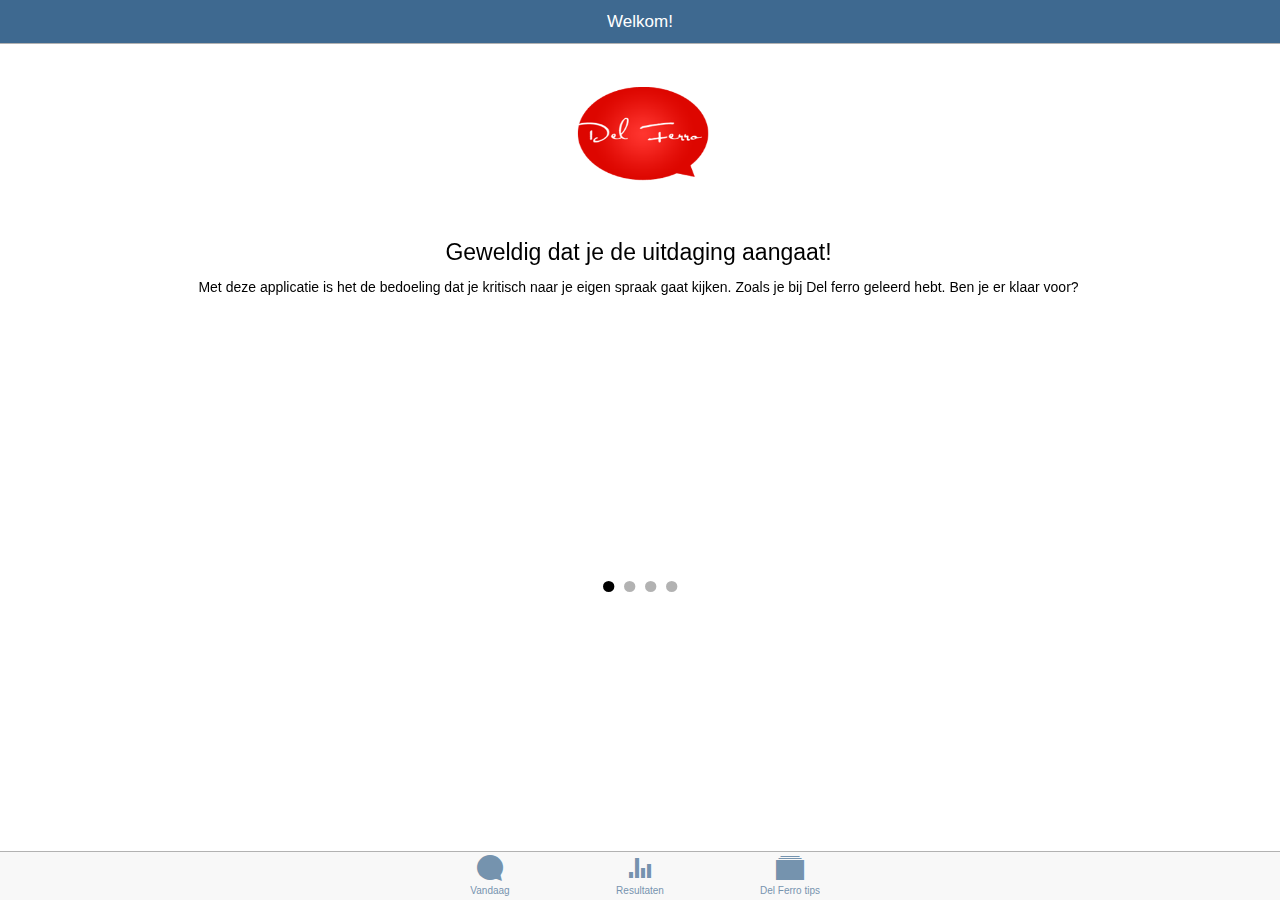
==== commit f01fd870: "fix" ====
--- a/www/index.html
+++ b/www/index.html
@@ -14,8 +14,13 @@
 
     <!-- ionic/angularjs js -->
     <script src="lib/ionic/js/ionic.bundle.js"></script>
-     <script src="lib/jquery/dist/jquery.min.js"></script>
+    <script src="lib/idbwrapper/idbstore.min.js"></script>
+    <script src="lib/jquery/dist/jquery.min.js"></script>
     <script src="lib/animo.js/animo.js"></script>
+    <script src="lib/moment/moment.js"></script>
+     <script src="lib/datePicker/js/angular-pickadate.js"></script>
+    <!-- angular date picker css-->
+    <link href="lib/datePicker/css/angular-pickadate.css" rel="stylesheet">
 
     <!-- cordova script (this will be a 404 during development) -->
     <script src="cordova.js"></script>
@@ -23,7 +28,11 @@
     <!-- your app's js -->
     <script src="js/app.js"></script>
     <script src="js/route.js"></script>
+    <script src="js/states/start/startcontroller.js"></script>
+    <script src="js/states/movietips/movietipcontroller.js"></script>
     <script src="js/states/today/todaycontroller.js"></script>
+    <script src="js/states/statics/staticcontroller.js"></script>
+    <script src="js/states/statics/singlecontroller.js"></script>
     <script src="js/services.js"></script>
   </head>
   <body ng-app="starter">
--- a/www/css/style.css
+++ b/www/css/style.css
@@ -11,8 +11,223 @@
 	float: left !important;
 }
 
+.hidden{
+  display: none !important;
+}
+
+.slider{
+  height: 100%;
+  visibility: visible;
+  overflow: visible;
+}
+
+.slidy{
+  height: 50%;
+  visibility: hidden !important;
+}  
+
+.visib {
+  visibility: visible !important;
+}
+
+.slidy .slider-slide{
+  height: 300px;
+}
+
+.slidy .slider-pager{
+  top: 275px;
+}
+
+.slider-slide{
+  overflow: hidden;
+  background-color: none;
+  background: transparent;
+  text-align: center;
+}
+
+.equal{
+  height: 250px !important;
+}
+
+h2{
+  font-size: 23px !important;
+}
+
+
+
+ion-slide{
+  padding-right: 3px;
+  padding-left: 3px;
+}
+
+ion-slide:first-child { padding-left: 0; }
+ion-slide:last-child { padding-right: 0; }
+
+ion-slide:nth-child(2) { z-index: 1; }
+
+ion-slide .box{
+  position: relative;
+  width: 100%;
+  height: 100%;
+}
+
+.item-content:active{
+  background-color: #000 !important;
+}
+
+.content {
+  width: 95%;
+  margin-left: 3%;
+}
+
+
+.fade-in-1 .lay-over{
+  display: block;
+}
+
+.fade-in-2 .lay-over{
+  display: none;
+}
+
+.fade-in-3 .lay-over{
+  display: none;
+}
+
+.lay-over{
+  display: block;
+}
+
+.lay-over{
+  color: #fff;
+  background: rgba(0, 0, 0, 0.5);
+  position: absolute;
+  width: 100%;
+  margin-left: -10px !important;
+  height: 200px;
+  top: 0;
+}
+
+.slider-pager{
+  top: 540px;
+  left: 50%;
+  -webkit-transform: translate(-50%, -50%);
+      -ms-transform: translate(-50%, -50%);
+        transform: translate(-50%, -50%);
+}
+
+.slider-pager .slider-pager-page {
+  color: #000 !important;
+  position: relative;
+}
+
+.text-nodeco{
+  text-decoration: none !important;
+}
+
+
+.bar-main-container {
+  margin: 10px 5px;
+  width: 320px;
+  height: 50px;
+  -webkit-border-radius: 4px;
+  -moz-border-radius: 4px;
+  border-radius: 4px;
+  font-family: sans-serif;
+  font-weight: normal;
+  font-size: 0.8em;
+  color: #FFF;
+}
+
+.wrap { padding: 8px; }
+
+.bar-percentage {
+  float: left;
+  background: rgba(0,0,0,0.13);
+  -webkit-border-radius: 4px;
+  -moz-border-radius: 4px;
+  border-radius: 4px;
+  padding: 7px 7px;
+  width: 30%;
+}
+
+.bar-container {
+  float: right;
+  -webkit-border-radius: 10px;
+  -moz-border-radius: 10px;
+  border-radius: 10px;
+  height: 10px;
+  background: rgba(0,0,0,0.13);
+  width: 67%;
+  margin: 12px 0px;
+  overflow: hidden;
+}
+
+.bar-1 {
+  float: left;
+  background: #FFF;
+  height: 100%;
+  -webkit-border-radius: 10px 0px 0px 10px;
+  -moz-border-radius: 10px 0px 0px 10px;
+  border-radius: 10px 0px 0px 10px;
+  -ms-filter: "progid:DXImageTransform.Microsoft.Alpha(Opacity=100)";
+  filter: alpha(opacity=100);
+  -moz-opacity: 1;
+  -khtml-opacity: 1;
+  opacity: 1;
+}
+
+/* COLORS */
+.azure   { background: #2CB299; }
+.emerald { background: #2CB299; }
+.violet  { background: #2CB299; }
+.yellow  { background: #FF6E5E; }
+
+.lay-over > span{
+  position: absolute;
+  top: 50%;
+  left: 50%;
+  -webkit-transform: translate(-50%, -50%);
+      -ms-transform: translate(-50%, -50%);
+        transform: translate(-50%, -50%);
+}
+
+.video-overlay{
+  width: 98%;
+  height: 97%;
+  margin-left: 5px;
+  background: rgba(0, 0, 0, 0.5);
+  opacity: 0.57;
+  position: absolute;
+  top: 0;
+  left: 0;
+}
+
+.full-radius{
+  border-radius: 100%;
+}
+
+.bar-stable .button.button-clear{
+  color: #fff;
+}
+
+.back-text{
+  display: none !important;
+}
+
+
+.button{
+  background-color: #3E6990 !important;
+}
+.button{
+  border-color: #3E6990 !important;
+}  
+
 .bar-stable{
 	background-color: #3E6990 !important;
+}
+
+.tabicon{
+  color: #3E6990 !important;
 }
 
 .bar-stable .title{
@@ -60,9 +275,24 @@
   z-index: 100;
 }
 
+.result-score{
+  position: relative;
+  background-color: #1abc9c;
+  color: #fff;
+  padding: 10px;
+  height: 140px;
+  display: table;
+  margin: 0 auto;
+  width: 220px;
+  font-size: 1.1em;
+  border-radius: 100%;
+  z-index: 100;
+}
+
+
 .score .after:after{
   content: "";
-  border: 20px solid transparent;
+  border: 18px solid transparent;
   border-top: 25px solid #1abc9c;
   position: absolute;
   left: 45%;
@@ -70,6 +300,19 @@
   -webkit-transform: rotate(65deg); /* Safari */
   transform: rotate(65deg);
   top: 45%;
+  z-index: -3;
+}
+
+.result-score .after:after{
+  content: "";
+  border: 28px solid transparent;
+  border-top: 28px solid #1abc9c;
+  position: absolute;
+  left: 65%;
+  -ms-transform: rotate(65deg); /* IE 9 */
+  -webkit-transform: rotate(65deg); /* Safari */
+  transform: rotate(65deg);
+  top: 65%;
   z-index: -3;
 }
 
@@ -77,6 +320,13 @@
 	position: absolute;
 	top: 20px;
 	left: 5px;
+}
+
+.points-rst{
+  position: absolute;
+  top: 50px;
+  left: 10px;
+  font-size: 22px;
 }
 
 .chat{
@@ -87,6 +337,14 @@
 	position: absolute;
 }
 
+.chat-1{
+  color: #7A7A7A;
+  font-size: 30px;
+  margin-top: -5px;
+  margin-left: -5px;
+  position: relative;
+}
+
 .close{
 	color: #fff;
 	font-size: 12px;
@@ -147,7 +405,7 @@
 } 
 
 .pt-tel .after-stutter:after{
-    content: "";
+  content: "";
   border: 25px solid transparent;
   border-top: 35px solid #1abc9c;
   position: absolute;
@@ -274,6 +532,11 @@
   top: 35px;
 }
 
+
+.pickadate-enabled.checked-date{
+  background-color: #1abc9c !important;
+  color: #fff !important;  
+}
 
 .pt-consequent .after-consequent:after{
   content: "";
--- a/www/lib/datePicker/css/angular-pickadate.css
+++ b/www/lib/datePicker/css/angular-pickadate.css
@@ -0,0 +1,105 @@
+.pickadate-header {
+  position: relative;
+}
+
+.pickadate {
+  font-family: 'Helvetica Neue', Helvetica, Helvetica, Arial, sans-serif;
+}
+
+.pickadate-main {
+  margin: 0;
+  padding: 0;
+  width: 100%;
+  text-align: center;
+  font-size: 12px;
+}
+
+.pickadate a:visited, .pickadate a {
+  color: #666666;
+}
+
+.pickadate-cell {
+  overflow: hidden;
+  margin: 0;
+  padding: 0;
+}
+
+.pickadate-cell li {
+  display: block;
+  float: left;
+  border: 1px solid #DCDCDC;
+  border-width: 0 1px 1px 0;
+  width: 14.285%;
+  padding: 1.3% 0 1.3% 0;
+  box-sizing: border-box;
+  -moz-box-sizing: border-box;
+  -webkit-box-sizing: border-box;
+}
+
+.pickadate-cell li:nth-child(7n+0) {
+  border-right: 1px solid #DCDCDC;
+}
+
+.pickadate-cell li:nth-child(1),
+.pickadate-cell li:nth-child(8),
+.pickadate-cell li:nth-child(15),
+.pickadate-cell li:nth-child(22),
+.pickadate-cell li:nth-child(29),
+.pickadate-cell li:nth-child(36) {
+  border-left: 1px solid #DCDCDC;
+}
+
+.pickadate-cell .pickadate-disabled,
+.pickadate-cell .pickadate-disabled a {
+  color: #DCDCDC;
+}
+
+.pickadate-cell .pickadate-enabled {
+  cursor: pointer;
+  font-size: 12px;
+  color: #666666;
+}
+
+.pickadate-cell .pickadate-today {
+  background-color: #eaeaea;
+}
+
+.pickadate-cell .pickadate-active {
+  background-color: #b52a00;
+}
+
+.pickadate-cell .pickadate-active {
+  color: white;
+}
+
+.pickadate-cell .pickadate-head {
+  border-top: 1px solid #DCDCDC;
+  background: #f3f3f3;
+}
+
+.pickadate-cell .pickadate-head:nth-child(1),
+.pickadate-cell .pickadate-head:nth-child(7) {
+  background: #f3f3f3;
+}
+
+.pickadate-centered-heading {
+  font-weight: normal;
+  text-align: center;
+  font-size: 1em;
+  margin: 13px 0 13px 0;
+}
+
+.pickadate-controls {
+  position: absolute;
+  z-index: 10;
+  width: 100%;
+}
+
+.pickadate-controls .pickadate-next {
+  float: right;
+}
+
+.pickadate-controls a {
+  text-decoration: none;
+  font-size: 0.9em;
+}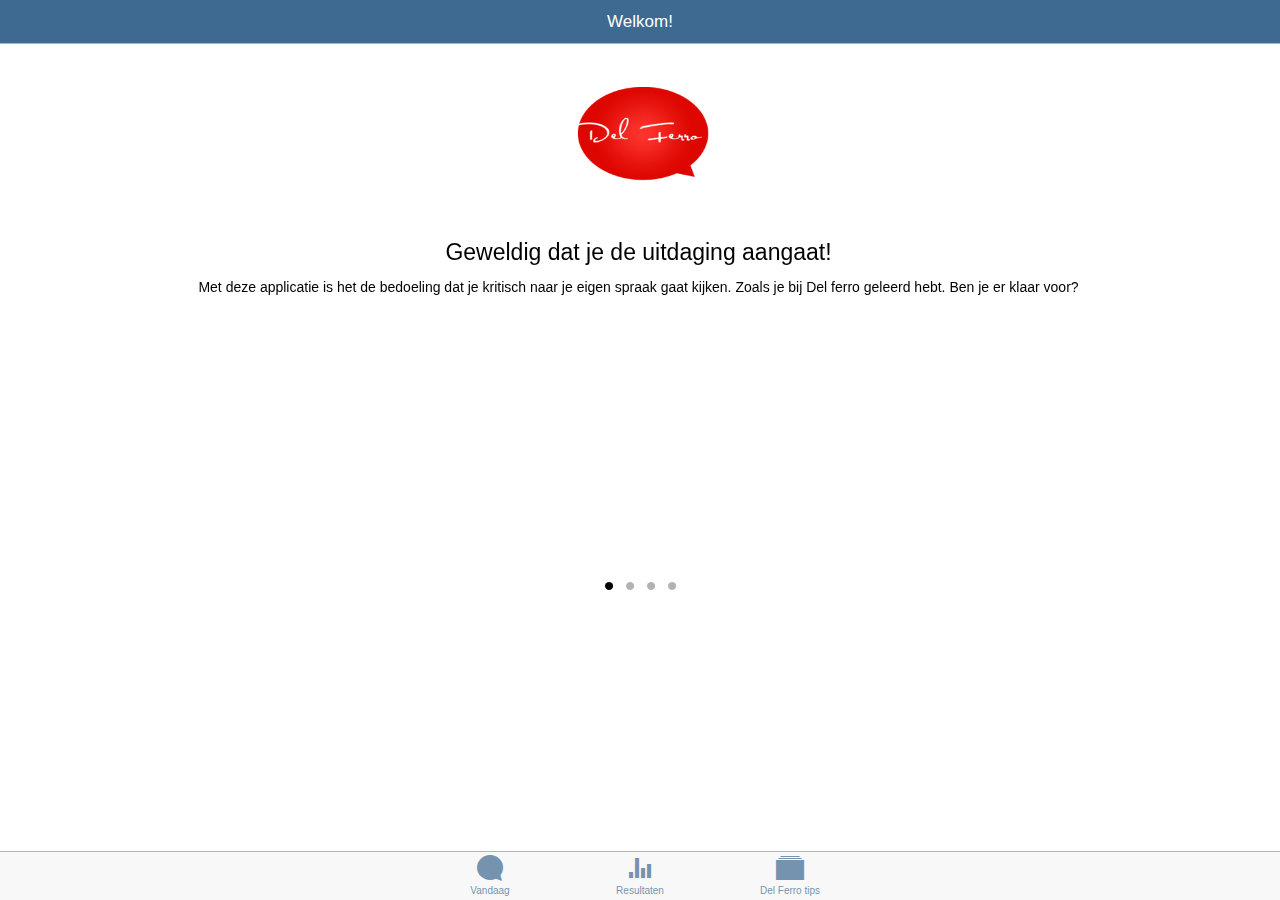
==== commit ad95461c: "fix" ====
--- a/www/index.html
+++ b/www/index.html
@@ -30,6 +30,7 @@
     <script src="js/route.js"></script>
     <script src="js/states/start/startcontroller.js"></script>
     <script src="js/states/movietips/movietipcontroller.js"></script>
+    <script src="js/states/movietips/moviecontroller.js"></script>
     <script src="js/states/today/todaycontroller.js"></script>
     <script src="js/states/statics/staticcontroller.js"></script>
     <script src="js/states/statics/singlecontroller.js"></script>
--- a/www/css/style.css
+++ b/www/css/style.css
@@ -13,6 +13,10 @@
 
 .hidden{
   display: none !important;
+}
+
+.mt-44{
+  margin-top: 44px;
 }
 
 .slider{
@@ -110,6 +114,7 @@
 .slider-pager{
   top: 540px;
   left: 50%;
+  font-size: 10px;
   -webkit-transform: translate(-50%, -50%);
       -ms-transform: translate(-50%, -50%);
         transform: translate(-50%, -50%);
@@ -388,6 +393,24 @@
   z-index: 9999;
 }
 
+ion-content{
+  background-color: #fff;
+  height: 100%;
+}
+
+.goalbar{
+  position: absolute;
+  top: 0;
+  height: 100px;
+  background-color: #1abc9c!important;
+  left: 0;
+  z-index: -2;
+}
+
+.modalform{
+  height: 100%;
+}
+
 /*.scroll-content{
  background-color: #F2E8D8;
 }*/
